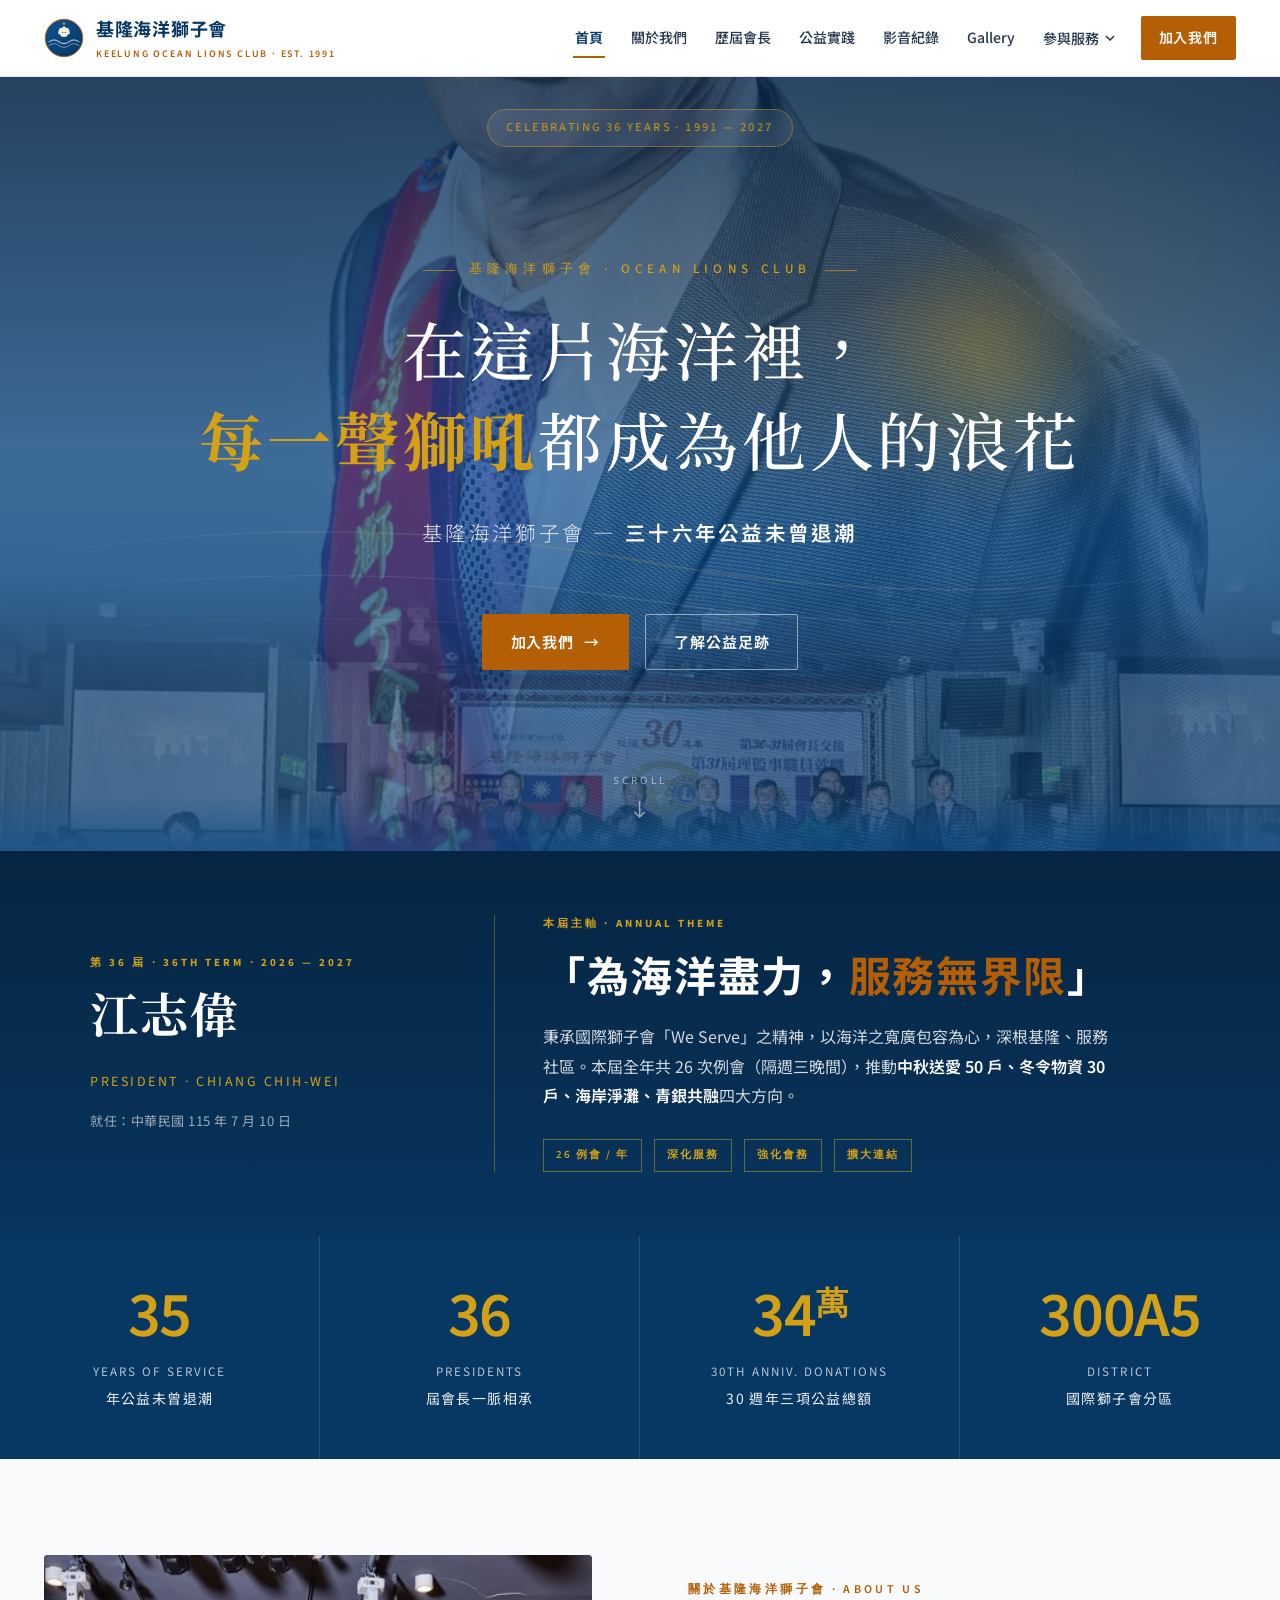
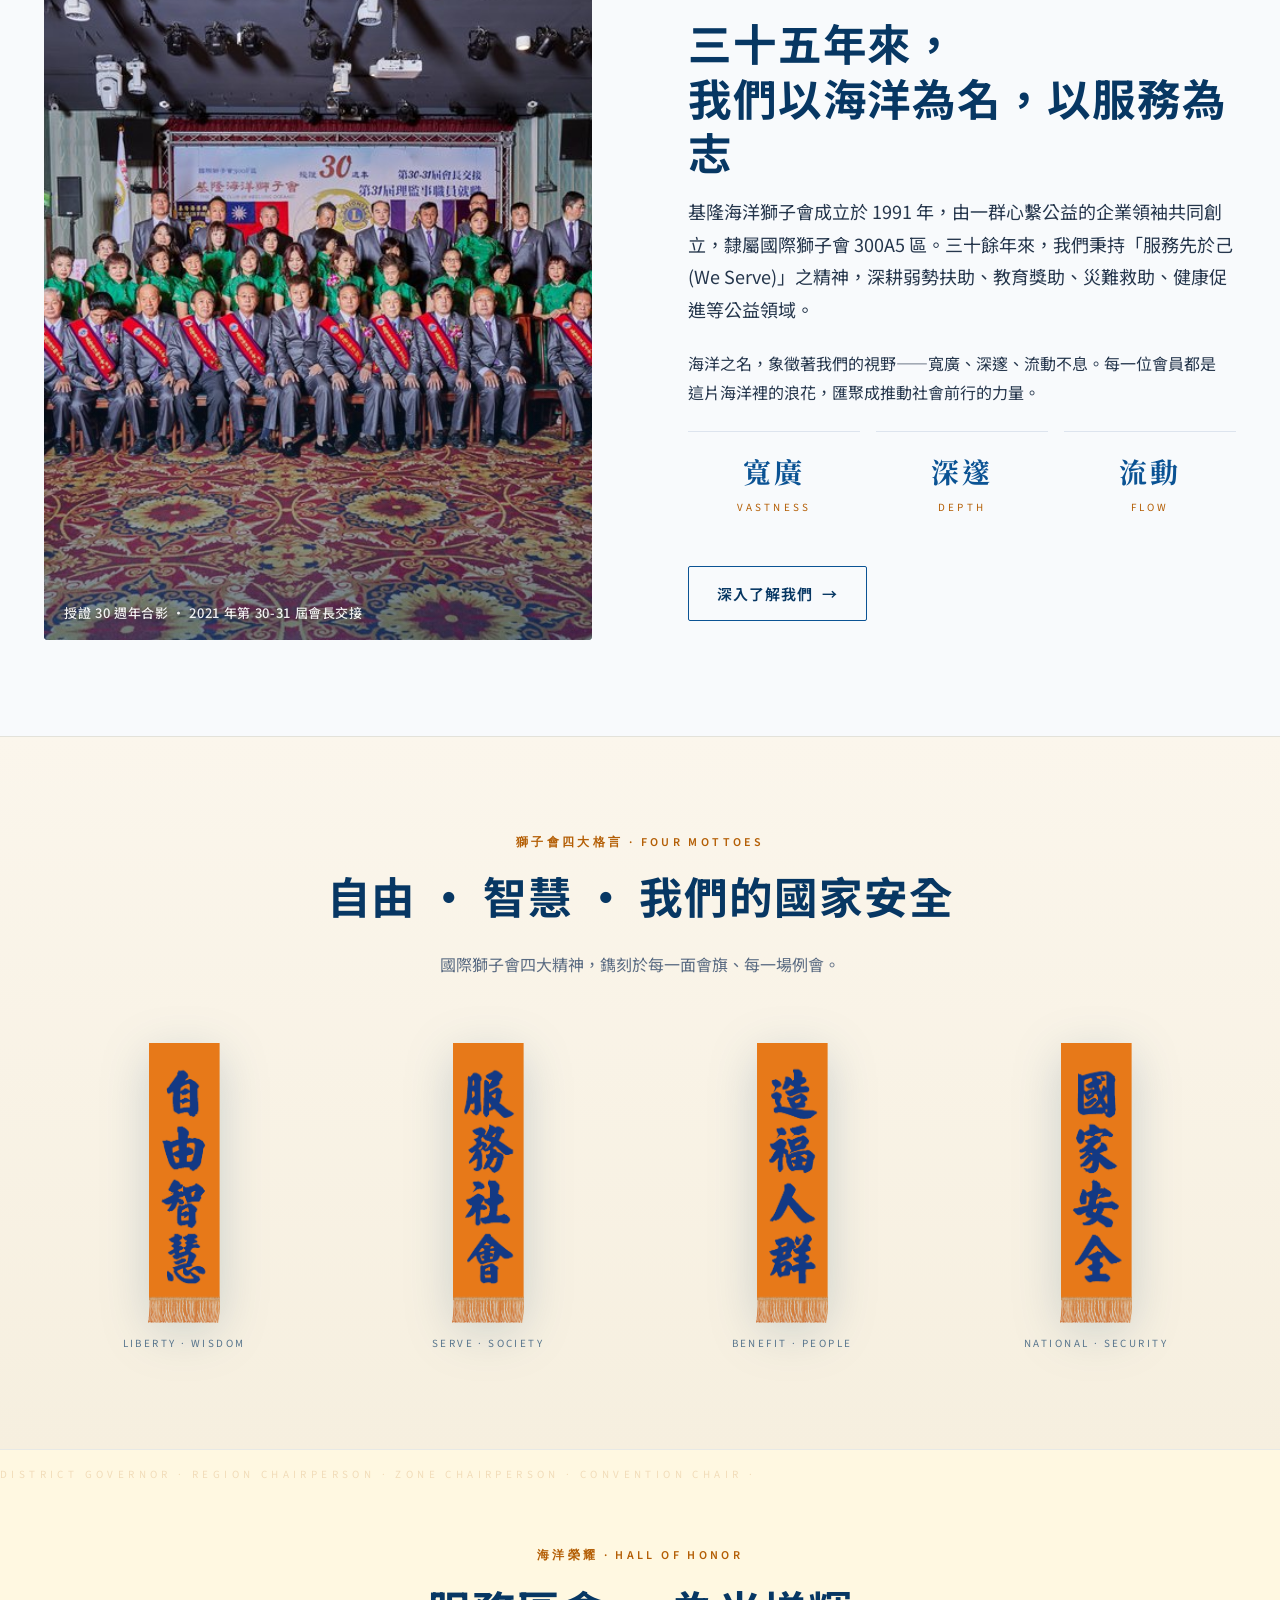
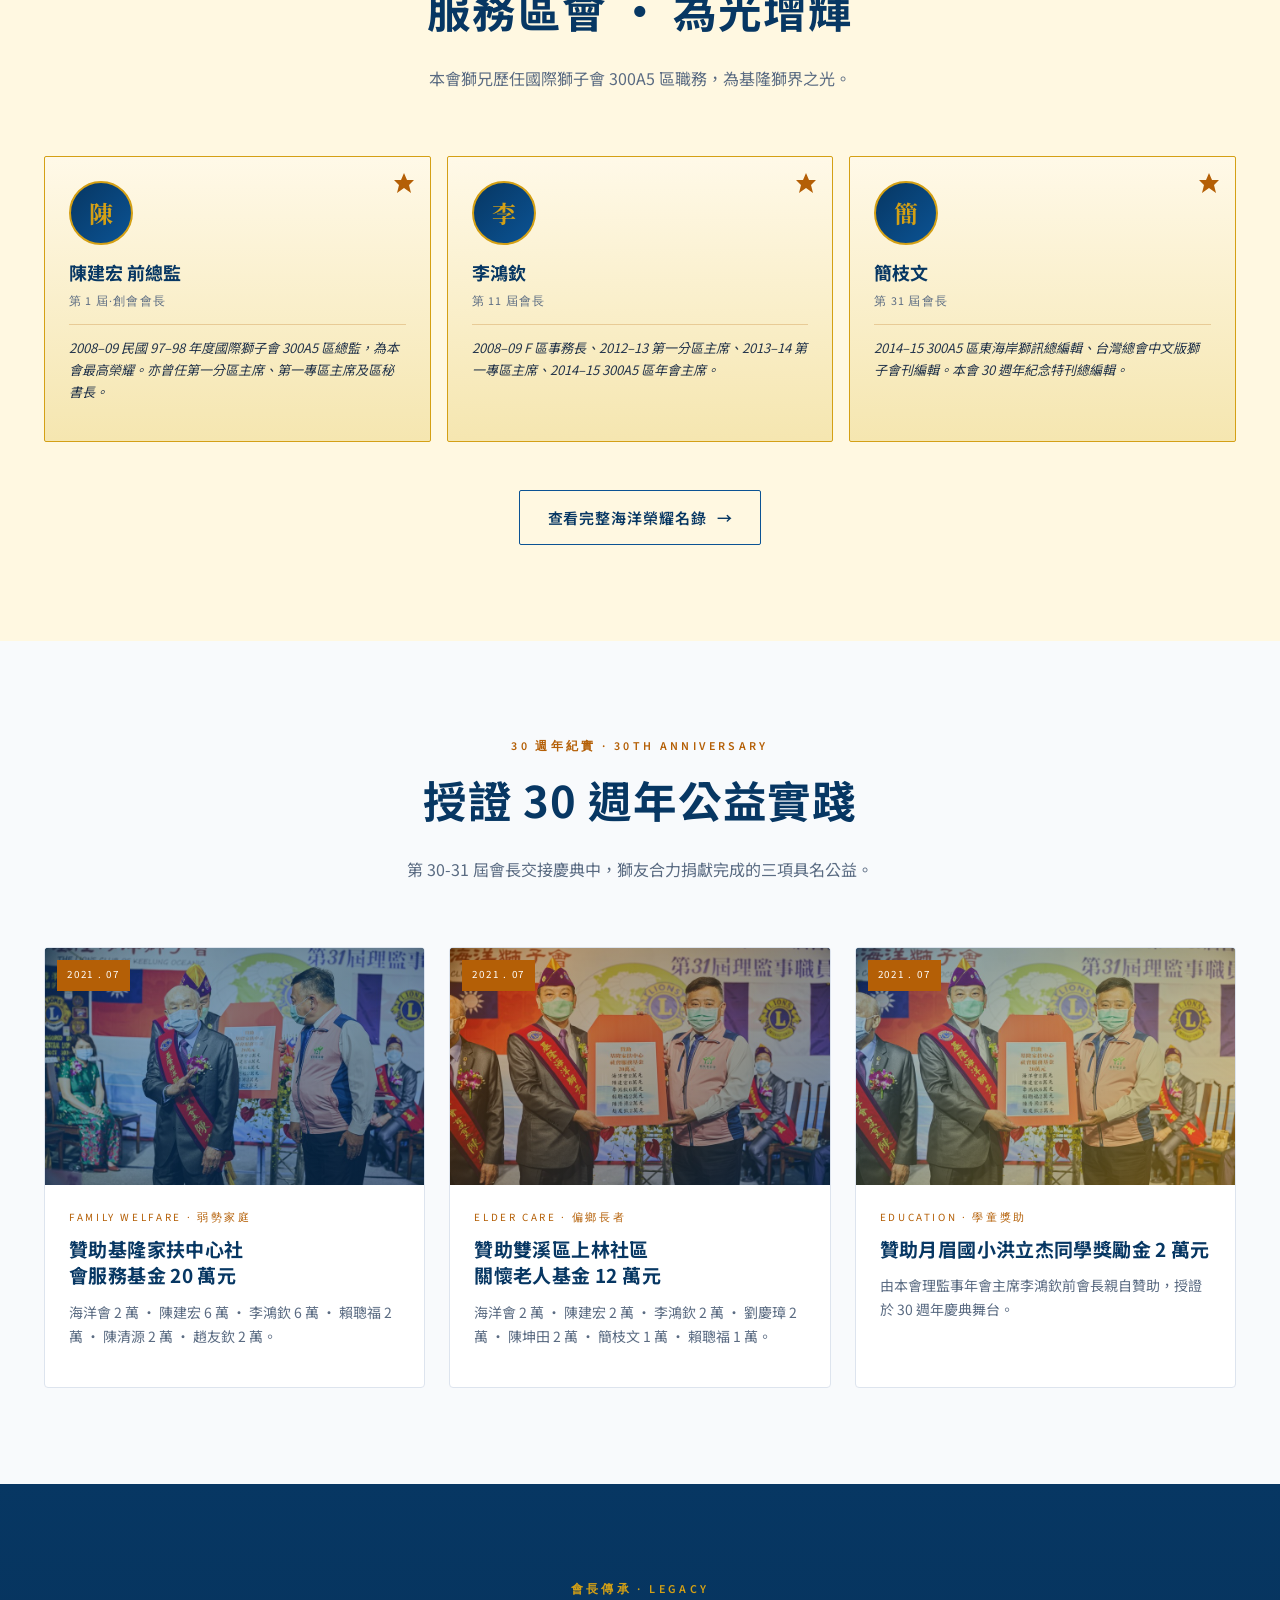
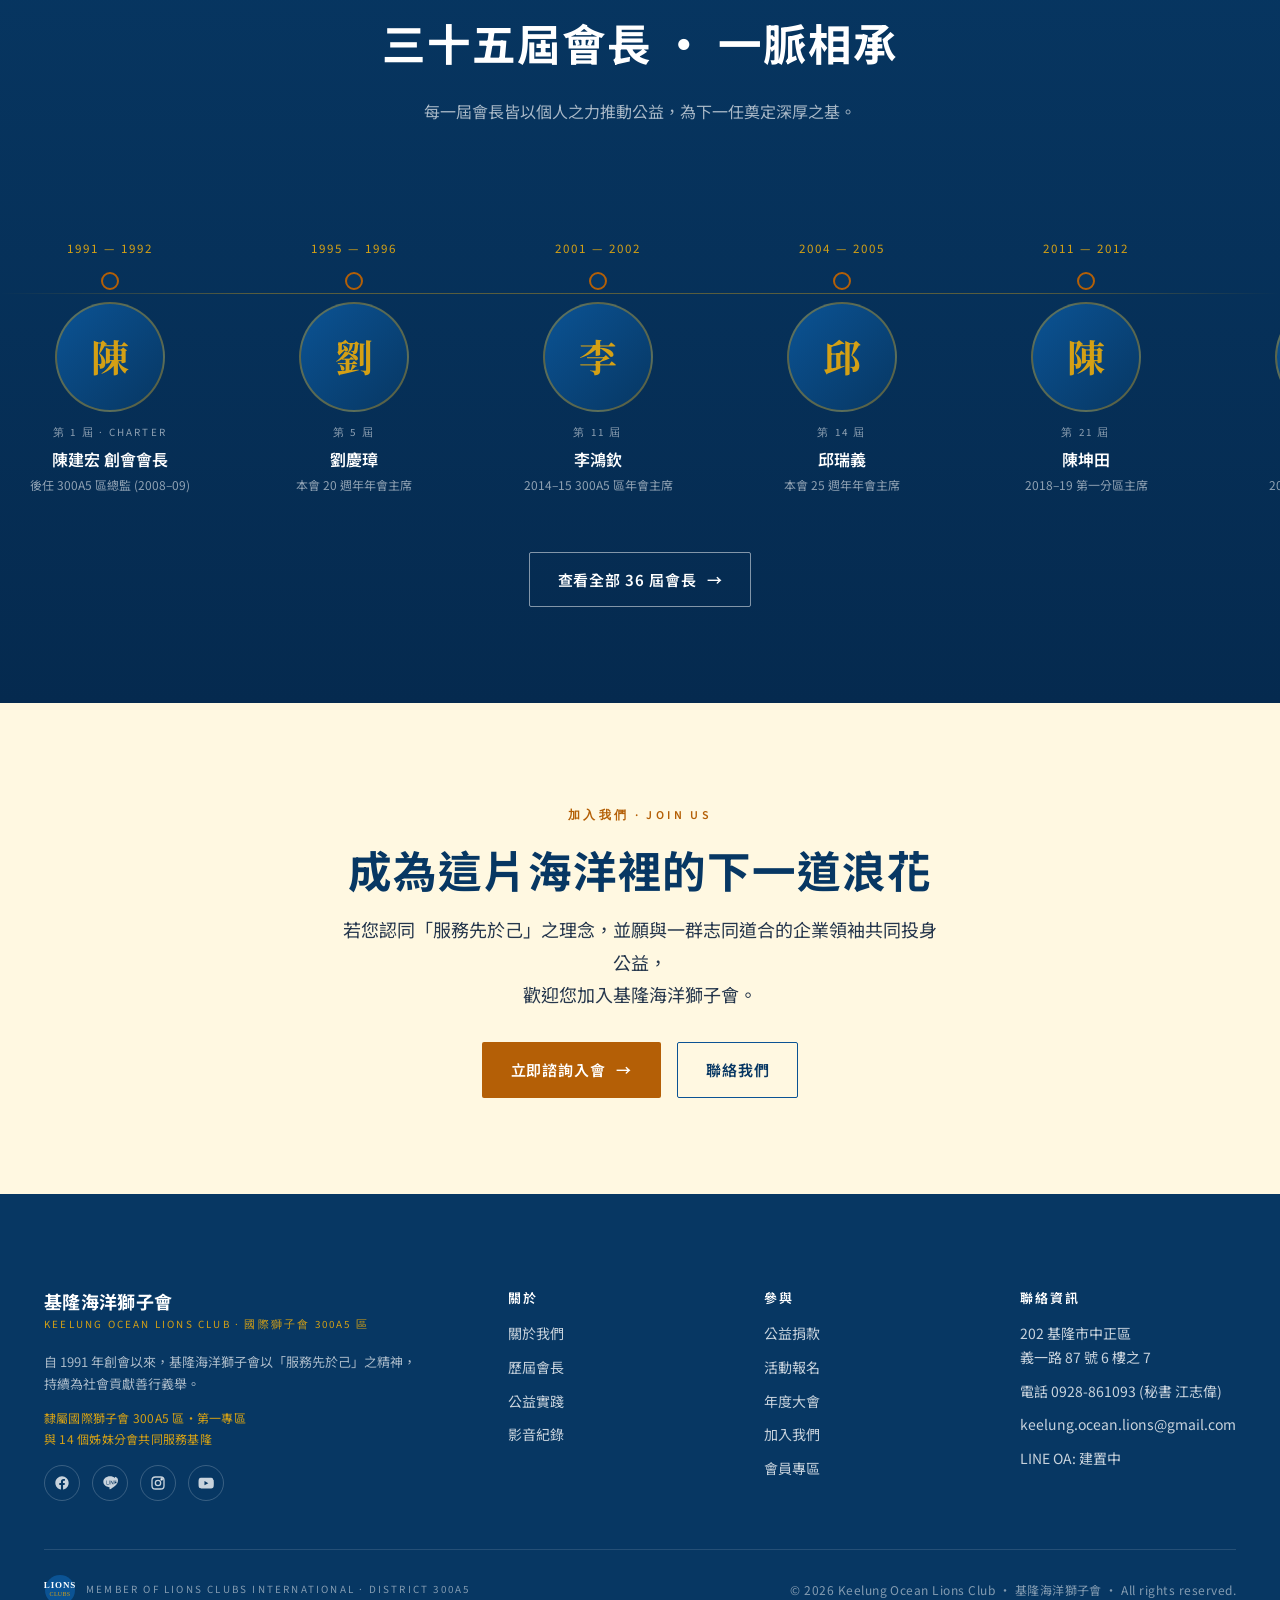
==== index.html @ f0202a30 "解開網站壓縮檔，將實際檔案納入版本控制 原本 repo 只有一個 keelung-ocean-lions-website.zip，網站原始碼沒有進版控， 無法比對差異、無法自動化維護。此次將 zip " ====
<!DOCTYPE html>
<html lang="zh-Hant">
<head>
<style data-omelette-injected>html,body{background:transparent}</style><script data-omelette-injected>(()=>{var j=["https://claude.ai","https://preview.claude.ai"];var x=true;var S=30000;var f=3000;document.addEventListener("DOMContentLoaded",()=>{const H=window.Babel;const G="om-src-id";if(H&&H.registerPlugin&&!(H.availablePlugins&&H.availablePlugins[G])){H.registerPlugin(G,({types:Y})=>({visitor:{JSXOpeningElement(U,Q){const J=U.node;if(J.name&&J.name.type==="JSXMemberExpression")return;for(let V=0;V<J.attributes.length;V++){const L=J.attributes[V];if(L.type==="JSXAttribute"&&L.name&&L.name.name==="data-om-id")return}const W=Q.file&&Q.file.opts&&Q.file.opts.filename||"?";const Z=J.loc&&J.loc.start;const z=`jsx:${W}:${J.start??0}:${Z?Z.line:0}:${Z?Z.column+1:0}`;J.attributes.push(Y.jsxAttribute(Y.jsxIdentifier("data-om-id"),Y.stringLiteral(z)))}}}))}const k="om-text-extract";let A=false;if(x&&H&&H.registerPlugin&&!(H.availablePlugins&&H.availablePlugins[k])){const Y=window.React;if(Y&&Y.useSyncExternalStore&&Y.createElement){A=true;const U={};const Q=new Set;let J=0;window.__omTextO=U;window.__omTextSet=(z)=>{for(const V in z){const L=z[V];if(L==null)delete U[V];else U[V]=L}J++;Q.forEach((V)=>V())};const W=(z)=>{Q.add(z);return()=>Q.delete(z)};const Z=()=>J;window.__OmT=function z(V){Y.useSyncExternalStore(W,Z,Z);return Y.createElement("span",{"data-om-text":V.i,className:"__om-t"},V.i in U?U[V.i]:V.children)};H.registerPlugin(k,({types:z})=>{const V={style:1,script:1,noscript:1,textarea:1,title:1,option:1,text:1,tspan:1,textPath:1};const L={placeholder:1,alt:1,title:1,label:1,"aria-label":1,"aria-description":1,"aria-placeholder":1};const _=($,C)=>z.logicalExpression("??",z.memberExpression(z.logicalExpression("||",z.memberExpression(z.identifier("window"),z.identifier("__omTextO")),z.objectExpression([])),z.stringLiteral($),true),C);const E=($)=>$.file&&$.file.opts&&$.file.opts.filename||"?";const B=($)=>$.file&&$.file.code||"";const b=($,C)=>{const X=(F)=>F&&F.start!=null&&F.end!=null&&(F.type==="StringLiteral"||F.type==="TemplateLiteral"&&F.expressions.length===0)?[F.start,F.end]:null;const N=X(C);if(N)return N;if(C&&C.type==="Identifier"){const F=$.scope.getBinding(C.name);if(F&&F.constant&&F.path.node.type==="VariableDeclarator"){return X(F.path.node.init)}}return null};const M=($,C,X)=>{const N=$.node;let F=false;const w=(K,q)=>{F=true;return z.jsxElement(z.jsxOpeningElement(z.jsxIdentifier("__OmT"),[z.jsxAttribute(z.jsxIdentifier("i"),z.stringLiteral(K))],false),z.jsxClosingElement(z.jsxIdentifier("__OmT")),[q],false)};const D=N.children.map((K)=>{if(K.type==="JSXText"){if(K.start==null||K.end==null)return K;const q=X.slice(K.start,K.end);const R=q.length-q.trimStart().length;const m=q.length-q.trimEnd().length;if(R+m>=q.length)return K;return w(`txt:${C}:${K.start+R}:${K.end-m}`,K)}if(K.type==="JSXExpressionContainer"){const q=b($,K.expression);if(q)return w(`str:${C}:${q[0]}:${q[1]}`,K)}return K});if(F)N.children=D};return{visitor:{JSXOpeningElement($,C){const X=$.node;const N=E(C);const F={};for(let w=0;w<X.attributes.length;w++){const D=X.attributes[w];if(D.type!=="JSXAttribute"||!D.name)continue;const K=D.name.name;if(!L[K])continue;if(!D.value||D.value.type!=="StringLiteral")continue;if(D.value.start==null||D.value.end==null)continue;const q=`txt:${N}:${D.value.start}:${D.value.end}`;F[K]=q;D.value=z.jsxExpressionContainer(_(q,z.stringLiteral(D.value.value)))}if(Object.keys(F).length){X.attributes.push(z.jsxAttribute(z.jsxIdentifier("data-om-text-attrs"),z.stringLiteral(JSON.stringify(F))))}},JSXElement($,C){const X=$.node.openingElement;const N=X&&X.name&&X.name.name;if(N==="__OmT")return;if(typeof N==="string"&&V[N])return;M($,E(C),B(C))},JSXFragment($,C){M($,E(C),B(C))}}}})}}const u=A?["transform-react-jsx-source",G,k]:["transform-react-jsx-source",G];document.querySelectorAll('script[type="text/babel"],script[type="text/jsx"]').forEach((Y,U)=>{const Q=Y.getAttribute("data-plugins")||"";const J=u.filter((W)=>Q.indexOf(W)<0);if(J.length){Y.setAttribute("data-plugins",Q?`${Q},${J.join(",")}`:J.join(","))}if(!Y.hasAttribute("data-filename")){Y.setAttribute("data-filename",Y.getAttribute("src")||`inline-${U}`)}})});var y=window.parent;if(y&&y!==window){const H=(Q,J)=>{try{y.postMessage({__omelette_log:true,type:Q,data:J},"*")}catch{}};["log","warn","error"].forEach((Q)=>{const J=console[Q];console[Q]=(...W)=>{const Z=W.map((z)=>{try{return typeof z==="object"?JSON.stringify(z):String(z)}catch{try{return String(z)}catch{return"[unstringifiable]"}}}).join(" ");H(Q,Z);J.apply(console,W)}});window.addEventListener("error",(Q)=>{const J=Q.target;if(J&&J!==window&&J.tagName){const W=J.src||J.href||"";H("resource_error",`${J.tagName} failed to load: ${W}`)}else{H("error",`${Q.message||"Unknown error"} at ${Q.filename||"?"}:${Q.lineno||0}:${Q.colno||0}`)}},true);window.addEventListener("unhandledrejection",(Q)=>{const J=Q.reason;const W=J instanceof Error?`${J.message} ${J.stack}`:String(J);H("error",`Unhandled rejection: ${W}`)});const G=()=>{try{y.postMessage({type:"omelette:height",height:document.documentElement.scrollHeight},"*")}catch{}};if(document.readyState==="complete")G();else window.addEventListener("load",G);if(window.ResizeObserver)new ResizeObserver(G).observe(document.documentElement);const k={};let A=0;window.claude={complete(Q){return new Promise((J,W)=>{if(!j.length){W(new Error("claude.complete: no parent origin"));return}const Z=`c${++A}`;const z=()=>setTimeout(()=>{delete k[Z];W(new Error(`claude.complete: no data for ${S/1000}s`))},S);const V=z();k[Z]={resolve:J,reject:W,text:"",t:V,arm:z};try{for(const L of j){y.postMessage({__om_api:true,id:Z,body:Q},L)}}catch(L){clearTimeout(V);delete k[Z];W(L)}})}};const u={};let Y=0;window.omelette={writeFile:(Q,J)=>new Promise((W,Z)=>{if(!j.length){W();return}const z=`f${++Y}`;const V=setTimeout(()=>{delete u[z];W()},f);u[z]={resolve:W,reject:Z,t:V};try{for(const L of j){y.postMessage({__om_file:true,id:z,op:"write",path:Q,content:J},L)}}catch{clearTimeout(V);delete u[z];W()}})};const U=(Q)=>{try{return JSON.stringify(Q)}catch{return JSON.stringify(String(Q))}};window.addEventListener("message",(Q)=>{if(j.indexOf(Q.origin)<0)return;if(Q.source!==y)return;const J=Q.data;if(!J)return;if(J.type==="omelette-preview-refresh"){if(typeof J.token!=="string"||!/^[0-9a-f.-]+$/.test(J.token))return;const z=Math.max(1,Math.floor((J.expiresAt||0)-Date.now()/1000));document.cookie="__Host-omelette-preview="+J.token+"; Path=/; Secure; SameSite=None; Partitioned; Max-Age="+z;return}if(J.__om_file_r){const z=u[J.id];if(!z)return;clearTimeout(z.t);delete u[J.id];if(J.ok)z.resolve();else z.reject(new Error(J.error||"write failed"));return}if(J.__om_api_r){const z=k[J.id];if(!z)return;if(J.error!=null){clearTimeout(z.t);delete k[J.id];z.reject(new Error(J.error));return}if(J.chunk!=null){clearTimeout(z.t);z.t=z.arm();z.text+=J.chunk;return}if(J.done){clearTimeout(z.t);delete k[J.id];z.resolve(J.text!=null?J.text:z.text);return}return}if(!J.__om_eval)return;const W=J;const Z=(z)=>{Q.source.postMessage({...z,__om_eval_r:1,id:W.id},Q.origin)};try{const z=(0,eval)(W.code);if(z&&typeof z.then==="function"){z.then((V)=>Z({ok:1,v:U(V)}),(V)=>Z({ok:0,e:String(V)}))}else{Z({ok:1,v:U(z)})}}catch(z){Z({ok:0,e:String(z)})}})}})();
</script>

<meta charset="UTF-8">
<meta name="viewport" content="width=device-width, initial-scale=1.0">
<title>基隆海洋獅子會 Keelung Ocean Lions Club · 三十年公益未曾退潮</title>
<link rel="preconnect" href="https://fonts.googleapis.com">
<link rel="preconnect" href="https://fonts.gstatic.com" crossorigin>
<link href="https://fonts.googleapis.com/css2?family=Noto+Sans+TC:wght@300;400;500;600;700;900&family=Noto+Serif+TC:wght@500;700&family=Source+Sans+3:wght@300;400;500;600;700&display=swap" rel="stylesheet">
<link rel="stylesheet" href="assets/styles.css">
<script src="https://identity.netlify.com/v1/netlify-identity-widget.js"></script>
<style>
  /* ===== Hero ===== */
  .hero {
    position: relative;
    min-height: 86vh;
    color: white;
    overflow: hidden;
    display: grid;
    place-items: center;
    isolation: isolate;
  }
  .hero__bg {
    position: absolute; inset: 0;
    background:
      linear-gradient(180deg, rgba(5,42,79,0.78) 0%, rgba(11,83,148,0.65) 50%, rgba(10,74,133,0.85) 100%),
      url("assets/photos/keelung-ocean.jpg") center 40% / cover no-repeat;
    z-index: -2;
  }
  .hero__bg::after {
    content: "";
    position: absolute; inset: 0;
    background: radial-gradient(ellipse 70% 50% at 70% 30%, rgba(180,95,6,0.18), transparent 60%);
    pointer-events: none;
  }
  .hero__photo-strip {
    position: absolute;
    inset: auto 0 0 0;
    height: 32vh; max-height: 280px;
    z-index: -1;
    opacity: 0.32;
    mask-image: linear-gradient(180deg, transparent 0%, black 50%, black 80%, transparent 100%);
    -webkit-mask-image: linear-gradient(180deg, transparent 0%, black 50%, black 80%, transparent 100%);
    overflow: hidden;
  }
  .hero__photo-strip img {
    width: 100%; height: 100%; object-fit: cover; object-position: center 35%;
    filter: grayscale(0.2) contrast(1.05) brightness(0.9);
  }
  .hero__waves {
    position: absolute;
    inset: 0;
    z-index: -1;
    opacity: 0.45;
  }
  .hero__waves svg { width: 100%; height: 100%; display: block; }

  .hero__sun {
    position: absolute;
    top: 18%;
    right: 12%;
    width: 280px; height: 280px;
    border-radius: 50%;
    background: radial-gradient(circle, rgba(212,160,21,0.35) 0%, rgba(212,160,21,0.08) 50%, transparent 70%);
    filter: blur(20px);
    z-index: -1;
  }

  .hero__inner {
    position: relative;
    text-align: center;
    padding: var(--s-9) var(--s-5);
    max-width: 1100px;
  }

  .hero__eyebrow {
    font-family: var(--font-en);
    font-size: 13px;
    letter-spacing: 0.4em;
    color: var(--lion-gold-soft);
    text-transform: uppercase;
    font-weight: 500;
    margin-bottom: var(--s-5);
  }

  .hero__eyebrow::before, .hero__eyebrow::after {
    content: "";
    display: inline-block;
    width: 32px; height: 1px;
    background: var(--lion-gold-soft);
    vertical-align: middle;
    margin: 0 14px;
    opacity: 0.6;
  }

  .hero h1 {
    font-size: clamp(34px, 5.5vw, 64px);
    color: white;
    line-height: 1.4;
    font-weight: 500;
    letter-spacing: 0.06em;
    font-family: var(--font-serif);
    margin-bottom: var(--s-6);
  }

  .hero h1 .accent {
    color: var(--lion-gold-soft);
    font-weight: 700;
  }

  .hero__sub {
    font-size: clamp(17px, 1.6vw, 22px);
    color: rgba(255,255,255,0.86);
    margin-bottom: var(--s-8);
    letter-spacing: 0.16em;
    font-weight: 300;
  }

  .hero__sub strong {
    color: white;
    font-weight: 600;
  }

  .hero__ctas {
    display: flex;
    gap: var(--s-4);
    justify-content: center;
    flex-wrap: wrap;
  }

  .hero__scroll {
    position: absolute;
    bottom: 32px;
    left: 50%;
    transform: translateX(-50%);
    color: rgba(255,255,255,0.55);
    font-family: var(--font-en);
    font-size: 11px;
    letter-spacing: 0.3em;
    text-transform: uppercase;
    text-align: center;
  }
  .hero__scroll svg { display: block; margin: 8px auto 0; animation: bob 2.4s ease-in-out infinite; }
  @keyframes bob { 0%,100% {transform: translateY(0);} 50% {transform: translateY(6px);} }

  /* Floating gold chip on hero */
  .hero__chip {
    position: absolute;
    top: 32px;
    left: 50%;
    transform: translateX(-50%);
    background: rgba(255,255,255,0.08);
    backdrop-filter: blur(8px);
    border: 1px solid rgba(212,160,21,0.45);
    color: var(--lion-gold-soft);
    padding: 8px 18px;
    border-radius: 999px;
    font-size: 12px;
    letter-spacing: 0.2em;
    font-family: var(--font-en);
    white-space: nowrap;
  }
  @media (max-width: 1024px) {
    .hero__chip { display: none; }
  }

  /* ===== Stats strip ===== */
  .stats-strip {
    background: var(--sea-ink);
    color: white;
  }

  /* ===== About preview ===== */
  .about-preview {
    display: grid;
    grid-template-columns: 1fr 1fr;
    gap: var(--s-9);
    align-items: center;
  }
  .about-preview__img {
    aspect-ratio: 4/5;
    background: linear-gradient(135deg, #0B5394 0%, #073763 100%);
    border-radius: 4px;
    position: relative;
    overflow: hidden;
  }
  .about-preview__img::before {
    content: "";
    position: absolute;
    inset: 0;
    background: linear-gradient(180deg, transparent 50%, rgba(7,55,99,0.55) 100%);
    pointer-events: none;
    z-index: 1;
  }
  .about-preview__caption {
    position: absolute;
    bottom: 16px; left: 20px;
    color: rgba(255,255,255,0.92);
    font-size: 13px;
    letter-spacing: 0.05em;
    z-index: 2;
    font-weight: 500;
    text-shadow: 0 1px 4px rgba(0,0,0,0.4);
  }
  .about-preview__img svg { width: 100%; height: 100%; opacity: 0.4; }

  .about-preview__text h2 {
    color: var(--sea-ink);
  }
  .about-preview__text .lede { margin-bottom: var(--s-5); }
  .about-preview__pillars {
    display: grid;
    grid-template-columns: repeat(3,1fr);
    gap: var(--s-4);
    margin: var(--s-5) 0 var(--s-6);
  }
  .pillar {
    text-align: center;
    padding: var(--s-4) var(--s-3);
    border-top: 1px solid var(--line);
  }
  .pillar__zh {
    font-family: var(--font-serif);
    font-size: 28px;
    font-weight: 700;
    color: var(--ocean-deep);
    letter-spacing: 0.1em;
  }
  .pillar__en {
    font-family: var(--font-en);
    font-size: 11px;
    letter-spacing: 0.28em;
    text-transform: uppercase;
    color: var(--lion-gold);
    margin-top: 4px;
  }

  @media (max-width: 880px) {
    .about-preview { grid-template-columns: 1fr; gap: var(--s-6); }
  }

  /* ===== Lions Mottoes (orange banners from PPT template) ===== */
  .mottoes {
    background: linear-gradient(180deg, #fbf6ec 0%, #f6efdf 100%);
    border-top: 1px solid rgba(11,83,148,0.08);
    border-bottom: 1px solid rgba(11,83,148,0.08);
  }
  .mottoes__grid {
    display: grid;
    grid-template-columns: repeat(4, 1fr);
    gap: var(--s-5);
    align-items: end;
    margin-top: var(--s-7);
  }
  @media (max-width: 800px) {
    .mottoes__grid { grid-template-columns: repeat(2, 1fr); }
  }
  .motto {
    text-align: center;
    display: flex;
    flex-direction: column;
    align-items: center;
    gap: var(--s-3);
  }
  .motto img {
    width: auto;
    max-width: 100%;
    height: 280px;
    display: block;
    filter: drop-shadow(0 12px 24px rgba(7,55,99,0.18));
    transition: transform 0.4s ease;
  }
  .motto:hover img { transform: translateY(-6px); }
  .motto__caption {
    font-family: var(--font-en);
    font-size: 11px;
    letter-spacing: 0.22em;
    color: var(--sea-ink);
    opacity: 0.65;
  }

  /* ===== Ambassador wall preview ===== */
  .amb-wall {
    background: var(--sand-gold);
    position: relative;
    overflow: hidden;
  }
  .amb-wall::before {
    content: "DISTRICT GOVERNOR · REGION CHAIRPERSON · ZONE CHAIRPERSON · CONVENTION CHAIR · ";
    position: absolute;
    top: 16px; left: 0; right: 0;
    font-family: var(--font-en);
    font-size: 11px;
    letter-spacing: 0.4em;
    color: rgba(180,95,6,0.18);
    white-space: nowrap;
    pointer-events: none;
  }

  .amb-grid {
    display: grid;
    grid-template-columns: repeat(3, 1fr);
    gap: var(--s-4);
    margin-top: var(--s-7);
  }
  .amb-card {
    background: linear-gradient(180deg, #fff9e8 0%, #f5e6b0 100%);
    border: 1px solid #d4a015;
    padding: var(--s-5);
    border-radius: 2px;
    position: relative;
    overflow: hidden;
    transition: transform .35s var(--ease), box-shadow .35s var(--ease);
  }
  .amb-card:hover {
    transform: translateY(-3px);
    box-shadow: 0 18px 40px -16px rgba(180,95,6,0.4);
  }
  .amb-card::before {
    content: "";
    position: absolute;
    inset: 0;
    background: linear-gradient(110deg, transparent 30%, rgba(255,255,255,0.6) 50%, transparent 70%);
    transform: translateX(-100%);
    transition: transform .8s ease;
  }
  .amb-card:hover::before { transform: translateX(100%); }

  .amb-card__star {
    position: absolute;
    top: 14px; right: 14px;
    color: #B45F06;
  }
  .amb-card__photo {
    width: 64px; height: 64px;
    border-radius: 50%;
    background: linear-gradient(135deg, #073763, #0B5394);
    display: grid; place-items: center;
    color: var(--lion-gold-soft);
    font-family: var(--font-serif);
    font-size: 24px;
    font-weight: 700;
    margin-bottom: var(--s-3);
    border: 2px solid #d4a015;
  }
  .amb-card__name {
    font-size: 18px;
    font-weight: 700;
    color: var(--sea-ink);
    margin-bottom: 4px;
  }
  .amb-card__meta {
    font-size: 12px;
    color: var(--ink-500);
    font-family: var(--font-en);
    letter-spacing: 0.1em;
    margin-bottom: var(--s-3);
  }
  .amb-card__quote {
    font-size: 13px;
    color: var(--ink-700);
    line-height: 1.7;
    border-top: 1px solid rgba(180,95,6,0.25);
    padding-top: var(--s-3);
    font-style: italic;
  }

  @media (max-width: 880px) {
    .amb-grid { grid-template-columns: 1fr; }
  }

  /* ===== Activities grid ===== */
  .acts-grid {
    display: grid;
    grid-template-columns: repeat(3, 1fr);
    gap: var(--s-5);
  }
  .act-card__img {
    aspect-ratio: 16/10;
    background: linear-gradient(135deg, #0B5394, #073763);
    position: relative;
    overflow: hidden;
  }
  .act-card__img svg { position: absolute; inset: 0; opacity: 0.35; }
  .act-card__img--photo img {
    position: absolute; inset: 0;
    width: 100%; height: 100%;
    object-fit: cover;
    display: block;
  }
  .act-card__img--photo::after {
    content: "";
    position: absolute; inset: 0;
    background: var(--tint, linear-gradient(135deg, rgba(11,83,148,0.5), rgba(7,55,99,0.6)));
    pointer-events: none;
  }
  .act-card__img--photo .act-card__date { z-index: 2; }
  .act-card__date {
    position: absolute;
    top: 12px; left: 12px;
    background: var(--lion-gold);
    color: white;
    padding: 6px 10px;
    font-size: 11px;
    font-family: var(--font-en);
    letter-spacing: 0.16em;
  }
  .act-card__body { padding: var(--s-5); }
  .act-card__cat {
    font-family: var(--font-en);
    font-size: 11px;
    letter-spacing: 0.24em;
    color: var(--lion-gold);
    text-transform: uppercase;
    margin-bottom: 8px;
  }
  .act-card__title {
    font-size: 19px;
    font-weight: 700;
    color: var(--sea-ink);
    line-height: 1.4;
    margin-bottom: var(--s-3);
  }
  .act-card__excerpt {
    font-size: 14px;
    color: var(--ink-500);
    line-height: 1.7;
  }
  @media (max-width: 880px) {
    .acts-grid { grid-template-columns: 1fr; }
  }

  /* ===== Presidents carousel (timeline) ===== */
  .pres-timeline {
    background: linear-gradient(180deg, #073763 0%, #052a4f 100%);
    color: white;
    position: relative;
    overflow: hidden;
  }
  .pres-timeline::before {
    content: "";
    position: absolute;
    top: 50%;
    left: 0; right: 0;
    height: 1px;
    background: linear-gradient(90deg, transparent, rgba(212,160,21,0.4) 20%, rgba(212,160,21,0.4) 80%, transparent);
  }
  .pres-rail {
    display: flex;
    gap: var(--s-5);
    overflow-x: auto;
    padding: var(--s-7) var(--s-5) var(--s-5);
    scroll-snap-type: x mandatory;
  }
  .pres-rail::-webkit-scrollbar { height: 4px; }
  .pres-rail::-webkit-scrollbar-thumb { background: var(--lion-gold); }
  .pres-rail::-webkit-scrollbar-track { background: rgba(255,255,255,0.08); }

  .pres-card {
    flex-shrink: 0;
    width: 220px;
    scroll-snap-align: start;
    text-align: center;
    cursor: pointer;
  }
  .pres-card__yr {
    font-family: var(--font-en);
    font-size: 13px;
    color: var(--lion-gold-soft);
    letter-spacing: 0.16em;
    margin-bottom: var(--s-3);
  }
  .pres-card__node {
    width: 18px; height: 18px;
    border: 2px solid var(--lion-gold);
    border-radius: 50%;
    background: var(--sea-ink);
    margin: 0 auto var(--s-3);
    transition: all .25s var(--ease);
  }
  .pres-card:hover .pres-card__node {
    background: var(--lion-gold);
    transform: scale(1.3);
  }
  .pres-card__photo {
    width: 110px; height: 110px;
    border-radius: 50%;
    margin: 0 auto var(--s-3);
    background: linear-gradient(135deg, #0B5394, #073763);
    display: grid; place-items: center;
    color: var(--lion-gold-soft);
    font-family: var(--font-serif);
    font-size: 38px;
    font-weight: 700;
    border: 2px solid rgba(212,160,21,0.4);
    transition: border-color .3s var(--ease);
  }
  .pres-card:hover .pres-card__photo { border-color: var(--lion-gold); }
  .pres-card__term {
    font-family: var(--font-en);
    font-size: 11px;
    letter-spacing: 0.2em;
    color: rgba(255,255,255,0.55);
    margin-bottom: 4px;
  }
  .pres-card__name {
    font-size: 16px;
    font-weight: 600;
    color: white;
    margin-bottom: 2px;
  }
  .pres-card__title {
    font-size: 12px;
    color: rgba(255,255,255,0.55);
  }

  /* ===== Section ornament: ring ===== */
  .ring-orn {
    width: 120px; height: 120px;
    margin: 0 auto var(--s-5);
    position: relative;
  }
</style>
</head>
<body data-page="home">

<div id="site-nav"></div>

<!-- ============== HERO ============== -->
<section class="hero">
  <div class="hero__bg"></div>
  <div class="hero__sun"></div>
  <div class="hero__waves" aria-hidden="true">
    <svg viewBox="0 0 1440 800" preserveAspectRatio="none">
      <defs>
        <linearGradient id="waveLine1" x1="0" y1="0" x2="1" y2="0">
          <stop offset="0" stop-color="#fff" stop-opacity="0"/>
          <stop offset="0.5" stop-color="#d4a015" stop-opacity="0.5"/>
          <stop offset="1" stop-color="#fff" stop-opacity="0"/>
        </linearGradient>
        <linearGradient id="waveLine2" x1="0" y1="0" x2="1" y2="0">
          <stop offset="0" stop-color="#fff" stop-opacity="0"/>
          <stop offset="0.5" stop-color="#fff" stop-opacity="0.4"/>
          <stop offset="1" stop-color="#fff" stop-opacity="0"/>
        </linearGradient>
      </defs>
      <path d="M0,500 Q360,440 720,500 T1440,500" fill="none" stroke="url(#waveLine1)" stroke-width="1.5"/>
      <path d="M0,540 Q360,490 720,540 T1440,540" fill="none" stroke="url(#waveLine2)" stroke-width="1"/>
      <path d="M0,580 Q360,540 720,580 T1440,580" fill="none" stroke="url(#waveLine2)" stroke-width="1" opacity="0.7"/>
      <path d="M0,620 Q360,590 720,620 T1440,620" fill="none" stroke="url(#waveLine2)" stroke-width="1" opacity="0.5"/>
      <path d="M0,660 Q360,640 720,660 T1440,660" fill="none" stroke="url(#waveLine2)" stroke-width="1" opacity="0.3"/>
      <!-- distant horizon -->
      <line x1="0" y1="380" x2="1440" y2="380" stroke="rgba(255,255,255,0.1)" stroke-width="1"/>
    </svg>
  </div>

  <div class="hero__chip">CELEBRATING 36 YEARS · 1991 — 2027</div>

  <!-- hero supporting photo strip -->
  <div class="hero__photo-strip" aria-hidden="true">
    <img src="assets/photos/group-2.jpg" alt="" />
  </div>

  <div class="hero__inner">
    <div class="hero__eyebrow">基隆海洋獅子會 · OCEAN LIONS CLUB</div>
    <h1>
      在這片海洋裡，<br>
      <span class="accent">每一聲獅吼</span>都成為他人的浪花
    </h1>
    <div class="hero__sub">
      基隆海洋獅子會 — <strong>三十六年公益未曾退潮</strong>
    </div>
    <div class="hero__ctas">
      <a href="join.html" class="btn btn--gold">加入我們 <span class="arrow">→</span></a>
      <a href="service.html" class="btn btn--outline-white">了解公益足跡</a>
    </div>
  </div>

  <div class="hero__scroll">
    SCROLL
    <svg width="14" height="20" viewBox="0 0 14 20" fill="none" stroke="currentColor" stroke-width="1.5"><path d="M7 2 V18 M2 13 L7 18 L12 13"/></svg>
  </div>
</section>

<!-- ============== 36TH TERM THEME ============== -->
<section class="section" style="background:linear-gradient(180deg, #062542 0%, #08355e 100%); padding: 64px 0;">
  <div class="container">
    <div style="display:grid; grid-template-columns: 1fr 2fr; gap: 56px; align-items:center; max-width:1100px; margin:0 auto;">
      <div>
        <div style="font-family:var(--font-en); font-size:11px; letter-spacing:0.28em; font-weight:700; color:var(--lion-gold-soft); margin-bottom:14px;">第 36 屆 · 36TH TERM · 2026 — 2027</div>
        <div style="font-family:var(--font-serif); font-size:48px; font-weight:700; color:#fff; line-height:1.1; letter-spacing:0.04em;">江志偉<br><span style="font-size:14px; font-weight:400; color:var(--lion-gold-soft); letter-spacing:0.18em; font-family:var(--font-en);">PRESIDENT · CHIANG CHIH-WEI</span></div>
        <div style="margin-top:18px; font-size:13px; color:rgba(255,255,255,0.6); letter-spacing:0.04em;">就任：中華民國 115 年 7 月 10 日</div>
      </div>
      <div style="border-left: 1px solid rgba(241,196,15,0.32); padding-left: 48px;">
        <div style="font-family:var(--font-en); font-size:11px; letter-spacing:0.28em; font-weight:700; color:var(--lion-gold-soft); margin-bottom:14px;">本屆主軸 · ANNUAL THEME</div>
        <h2 style="color:#fff; font-size:42px; line-height:1.25; margin:0 0 22px; letter-spacing:0.04em;">「為海洋盡力，<span style="color:var(--lion-gold);">服務無界限</span>」</h2>
        <p style="color:rgba(255,255,255,0.82); font-size:16px; line-height:1.85; max-width:580px; margin:0 0 28px;">秉承國際獅子會「We Serve」之精神，以海洋之寬廣包容為心，深根基隆、服務社區。本屆全年共 26 次例會（隔週三晚間），推動<b style="color:#fff; font-weight:600;">中秋送愛 50 戶、冬令物資 30 戶、海岸淨灘、青銀共融</b>四大方向。</p>
        <div style="display:flex; flex-wrap:wrap; gap:10px 12px;">
          <span style="font-family:var(--font-en); font-size:11px; letter-spacing:0.18em; color:var(--lion-gold-soft); border:1px solid rgba(241,196,15,0.4); padding:6px 12px; font-weight:600;">26 例會 / 年</span>
          <span style="font-family:var(--font-en); font-size:11px; letter-spacing:0.18em; color:var(--lion-gold-soft); border:1px solid rgba(241,196,15,0.4); padding:6px 12px; font-weight:600;">深化服務</span>
          <span style="font-family:var(--font-en); font-size:11px; letter-spacing:0.18em; color:var(--lion-gold-soft); border:1px solid rgba(241,196,15,0.4); padding:6px 12px; font-weight:600;">強化會務</span>
          <span style="font-family:var(--font-en); font-size:11px; letter-spacing:0.18em; color:var(--lion-gold-soft); border:1px solid rgba(241,196,15,0.4); padding:6px 12px; font-weight:600;">擴大連結</span>
        </div>
      </div>
    </div>
  </div>
</section>

<!-- ============== STATS ============== -->
<section class="stats-strip">
  <div class="stats">
    <div class="stats__item">
      <span class="stats__num">35</span>
      <span class="stats__label">YEARS OF SERVICE</span>
      <span class="stats__zh">年公益未曾退潮</span>
    </div>
    <div class="stats__item">
      <span class="stats__num">36</span>
      <span class="stats__label">PRESIDENTS</span>
      <span class="stats__zh">屆會長一脈相承</span>
    </div>
    <div class="stats__item">
      <span class="stats__num">34<span style="font-size: 0.5em; vertical-align: super;">萬</span></span>
      <span class="stats__label">30TH ANNIV. DONATIONS</span>
      <span class="stats__zh">30 週年三項公益總額</span>
    </div>
    <div class="stats__item">
      <span class="stats__num">300A5</span>
      <span class="stats__label">DISTRICT</span>
      <span class="stats__zh">國際獅子會分區</span>
    </div>
  </div>
</section>

<!-- ============== ABOUT PREVIEW ============== -->
<section class="section">
  <div class="container">
    <div class="about-preview">
      <div class="about-preview__img">
        <img src="assets/photos/group-1.jpg" alt="基隆海洋獅子會授證 30 週年合影 · 第 30-31 屆會長交接" style="width:100%; height:100%; object-fit:cover; object-position: center 40%; display:block;">
        <div class="about-preview__caption">授證 30 週年合影 · 2021 年第 30-31 屆會長交接</div>
      </div>
      <div class="about-preview__text">
        <span class="eyebrow">關於基隆海洋獅子會 · ABOUT US</span>
        <h2>三十五年來，<br>我們以海洋為名，以服務為志</h2>
        <p class="lede">
          基隆海洋獅子會成立於 1991 年，由一群心繫公益的企業領袖共同創立，隸屬國際獅子會 300A5 區。三十餘年來，我們秉持「服務先於己 (We Serve)」之精神，深耕弱勢扶助、教育獎助、災難救助、健康促進等公益領域。
        </p>
        <p class="lede" style="font-size:16px;">
          海洋之名，象徵著我們的視野——寬廣、深邃、流動不息。每一位會員都是這片海洋裡的浪花，匯聚成推動社會前行的力量。
        </p>
        <div class="about-preview__pillars">
          <div class="pillar">
            <div class="pillar__zh">寬廣</div>
            <div class="pillar__en">Vastness</div>
          </div>
          <div class="pillar">
            <div class="pillar__zh">深邃</div>
            <div class="pillar__en">Depth</div>
          </div>
          <div class="pillar">
            <div class="pillar__zh">流動</div>
            <div class="pillar__en">Flow</div>
          </div>
        </div>
        <a href="about.html" class="btn btn--outline-ocean">深入了解我們 <span class="arrow">→</span></a>
      </div>
    </div>
  </div>
</section>

<!-- ============== LIONS FOUR MOTTOES ============== -->
<section class="section mottoes">
  <div class="container">
    <div class="section-title">
      <span class="eyebrow">獅子會四大格言 · FOUR MOTTOES</span>
      <h2>自由 · 智慧 · 我們的國家安全</h2>
      <p class="section-title__sub">國際獅子會四大精神，鐫刻於每一面會旗、每一場例會。</p>
    </div>
    <div class="mottoes__grid">
      <div class="motto">
        <img src="assets/lions/motto-1-liberty-wisdom.png" alt="自由智慧">
        <div class="motto__caption">LIBERTY · WISDOM</div>
      </div>
      <div class="motto">
        <img src="assets/lions/motto-2-serve-society.png" alt="服務社會">
        <div class="motto__caption">SERVE · SOCIETY</div>
      </div>
      <div class="motto">
        <img src="assets/lions/motto-3-benefit-people.png" alt="造福人群">
        <div class="motto__caption">BENEFIT · PEOPLE</div>
      </div>
      <div class="motto">
        <img src="assets/lions/motto-4-national-security.png" alt="國家安全">
        <div class="motto__caption">NATIONAL · SECURITY</div>
      </div>
    </div>
  </div>
</section>

<!-- ============== AMBASSADOR WALL PREVIEW ============== -->
<section class="section amb-wall">
  <div class="container">
    <div class="section-title">
      <span class="eyebrow">海洋榮耀 · HALL OF HONOR</span>
      <h2>服務區會 · 為光增輝</h2>
      <p class="section-title__sub">本會獅兄歷任國際獅子會 300A5 區職務，為基隆獅界之光。</p>
    </div>
    <div class="amb-grid">
      <article class="amb-card">
        <svg class="amb-card__star" width="24" height="24" viewBox="0 0 24 24" fill="currentColor"><polygon points="12,2 15,9 22,9 17,14 19,22 12,17 5,22 7,14 2,9 9,9"/></svg>
        <div class="amb-card__photo">陳</div>
        <div class="amb-card__name">陳建宏 前總監</div>
        <div class="amb-card__meta">第 1 屆·創會會長</div>
        <p class="amb-card__quote">2008–09 民國 97–98 年度國際獅子會 300A5 區總監，為本會最高榮耀。亦曾任第一分區主席、第一專區主席及區秘書長。</p>
      </article>
      <article class="amb-card">
        <svg class="amb-card__star" width="24" height="24" viewBox="0 0 24 24" fill="currentColor"><polygon points="12,2 15,9 22,9 17,14 19,22 12,17 5,22 7,14 2,9 9,9"/></svg>
        <div class="amb-card__photo">李</div>
        <div class="amb-card__name">李鴻欽</div>
        <div class="amb-card__meta">第 11 屆會長</div>
        <p class="amb-card__quote">2008–09 F 區事務長、2012–13 第一分區主席、2013–14 第一專區主席、2014–15 300A5 區年會主席。</p>
      </article>
      <article class="amb-card">
        <svg class="amb-card__star" width="24" height="24" viewBox="0 0 24 24" fill="currentColor"><polygon points="12,2 15,9 22,9 17,14 19,22 12,17 5,22 7,14 2,9 9,9"/></svg>
        <div class="amb-card__photo">簡</div>
        <div class="amb-card__name">簡枝文</div>
        <div class="amb-card__meta">第 31 屆會長</div>
        <p class="amb-card__quote">2014–15 300A5 區東海岸獅訊總編輯、台灣總會中文版獅子會刊編輯。本會 30 週年紀念特刊總編輯。</p>
      </article>
    </div>
    <div style="text-align:center; margin-top: var(--s-7);">
      <a href="history.html" class="btn btn--outline-ocean">查看完整海洋榮耀名錄 <span class="arrow">→</span></a>
    </div>
  </div>
</section>

<!-- ============== ACTIVITIES — 30週年紀實 ============== -->
<section class="section">
  <div class="container">
    <div class="section-title">
      <span class="eyebrow">30 週年紀實 · 30TH ANNIVERSARY</span>
      <h2>授證 30 週年公益實踐</h2>
      <p class="section-title__sub">第 30-31 屆會長交接慶典中，獅友合力捐獻完成的三項具名公益。</p>
    </div>
    <div class="acts-grid">
      <article class="card act-card">
        <div class="act-card__img act-card__img--photo" style="--tint: linear-gradient(135deg, rgba(11,83,148,0.45), rgba(7,55,99,0.55));">
          <img src="assets/photos/service-1.jpg" alt="基隆海洋獅子會贈與基隆家扶中心 20 萬元社會服務基金" />
          <div class="act-card__date">2021 . 07</div>
        </div>
        <div class="act-card__body">
          <div class="act-card__cat">FAMILY WELFARE · 弱勢家庭</div>
          <h3 class="act-card__title">贊助基隆家扶中心社會服務基金 20 萬元</h3>
          <p class="act-card__excerpt">海洋會 2 萬 · 陳建宏 6 萬 · 李鴻欽 6 萬 · 賴聰福 2 萬 · 陳清源 2 萬 · 趙友欽 2 萬。</p>
        </div>
      </article>
      <article class="card act-card">
        <div class="act-card__img act-card__img--photo" style="--tint: linear-gradient(135deg, rgba(180,95,6,0.4), rgba(7,55,99,0.55));">
          <img src="assets/photos/service-2.jpg" alt="基隆海洋獅子會贊助雙溪區上林社區關懷老人基金 12 萬元" />
          <div class="act-card__date">2021 . 07</div>
        </div>
        <div class="act-card__body">
          <div class="act-card__cat">ELDER CARE · 偏鄉長者</div>
          <h3 class="act-card__title">贊助雙溪區上林社區關懷老人基金 12 萬元</h3>
          <p class="act-card__excerpt">海洋會 2 萬 · 陳建宏 2 萬 · 李鴻欽 2 萬 · 劉慶璋 2 萬 · 陳坤田 2 萬 · 簡枝文 1 萬 · 賴聰福 1 萬。</p>
        </div>
      </article>
      <article class="card act-card">
        <div class="act-card__img act-card__img--photo" style="--tint: linear-gradient(135deg, rgba(11,83,148,0.4), rgba(212,160,21,0.5));">
          <img src="assets/photos/service-3.jpg" alt="李鴻欽主席贊助月眉國小洪立杰獎勵金 2 萬元" />
          <div class="act-card__date">2021 . 07</div>
        </div>
        <div class="act-card__body">
          <div class="act-card__cat">EDUCATION · 學童獎助</div>
          <h3 class="act-card__title">贊助月眉國小洪立杰同學獎勵金 2 萬元</h3>
          <p class="act-card__excerpt">由本會理監事年會主席李鴻欽前會長親自贊助，授證於 30 週年慶典舞台。</p>
        </div>
      </article>
    </div>
  </div>
</section>

<!-- ============== PRESIDENTS TIMELINE ============== -->
<section class="pres-timeline section">
  <div class="container">
    <div class="section-title" style="color:white;">
      <span class="eyebrow on-dark">會長傳承 · LEGACY</span>
      <h2 style="color:white;">三十五屆會長 · 一脈相承</h2>
      <p class="section-title__sub" style="color: rgba(255,255,255,0.65);">每一屆會長皆以個人之力推動公益，為下一任奠定深厚之基。</p>
    </div>
  </div>
  <div class="pres-rail">
    <article class="pres-card">
      <div class="pres-card__yr">1991 — 1992</div>
      <div class="pres-card__node"></div>
      <div class="pres-card__photo">陳</div>
      <div class="pres-card__term">第 1 屆 · CHARTER</div>
      <div class="pres-card__name">陳建宏 創會會長</div>
      <div class="pres-card__title">後任 300A5 區總監 (2008–09)</div>
    </article>
    <article class="pres-card">
      <div class="pres-card__yr">1995 — 1996</div>
      <div class="pres-card__node"></div>
      <div class="pres-card__photo">劉</div>
      <div class="pres-card__term">第 5 屆</div>
      <div class="pres-card__name">劉慶璋</div>
      <div class="pres-card__title">本會 20 週年年會主席</div>
    </article>
    <article class="pres-card">
      <div class="pres-card__yr">2001 — 2002</div>
      <div class="pres-card__node"></div>
      <div class="pres-card__photo">李</div>
      <div class="pres-card__term">第 11 屆</div>
      <div class="pres-card__name">李鴻欽</div>
      <div class="pres-card__title">2014–15 300A5 區年會主席</div>
    </article>
    <article class="pres-card">
      <div class="pres-card__yr">2004 — 2005</div>
      <div class="pres-card__node"></div>
      <div class="pres-card__photo">邱</div>
      <div class="pres-card__term">第 14 屆</div>
      <div class="pres-card__name">邱瑞義</div>
      <div class="pres-card__title">本會 25 週年年會主席</div>
    </article>
    <article class="pres-card">
      <div class="pres-card__yr">2011 — 2012</div>
      <div class="pres-card__node"></div>
      <div class="pres-card__photo">陳</div>
      <div class="pres-card__term">第 21 屆</div>
      <div class="pres-card__name">陳坤田</div>
      <div class="pres-card__title">2018–19 第一分區主席</div>
    </article>
    <article class="pres-card">
      <div class="pres-card__yr">2016 — 2017</div>
      <div class="pres-card__node"></div>
      <div class="pres-card__photo">簡</div>
      <div class="pres-card__term">第 26 屆</div>
      <div class="pres-card__name">簡國堂</div>
      <div class="pres-card__title">2021–22 第一分區主席</div>
    </article>
    <article class="pres-card">
      <div class="pres-card__yr">2021 — 2022</div>
      <div class="pres-card__node"></div>
      <div class="pres-card__photo">簡</div>
      <div class="pres-card__term">第 31 屆</div>
      <div class="pres-card__name">簡枝文</div>
      <div class="pres-card__title">30 週年紀念特刊總編輯</div>
    </article>
    <article class="pres-card">
      <div class="pres-card__yr">2025 — 2026</div>
      <div class="pres-card__node" style="background: var(--lion-gold); border-color: var(--lion-gold-soft);"></div>
      <div class="pres-card__photo" style="border-color: var(--lion-gold);">江</div>
      <div class="pres-card__term" style="color: var(--lion-gold-soft);">第 36 屆 · 現任</div>
      <div class="pres-card__name">江志偉</div>
      <div class="pres-card__title">年度主題：為海洋盡力，服務無界限</div>
    </article>
  </div>
  <div class="container" style="text-align:center; margin-top: var(--s-6);">
    <a href="presidents.html" class="btn btn--outline-white">查看全部 36 屆會長 <span class="arrow">→</span></a>
  </div>
</section>

<!-- ============== JOIN CTA ============== -->
<section class="section section--sand">
  <div class="container" style="text-align:center;">
    <span class="eyebrow">加入我們 · JOIN US</span>
    <h2>成為這片海洋裡的下一道浪花</h2>
    <p class="lede" style="margin: var(--s-4) auto var(--s-6); text-align:center;">
      若您認同「服務先於己」之理念，並願與一群志同道合的企業領袖共同投身公益，<br>
      歡迎您加入基隆海洋獅子會。
    </p>
    <div class="flex gap-4" style="justify-content:center; flex-wrap:wrap;">
      <a href="join.html" class="btn btn--gold">立即諮詢入會 <span class="arrow">→</span></a>
      <a href="contact.html" class="btn btn--outline-ocean">聯絡我們</a>
    </div>
  </div>
</section>

<div id="site-footer"></div>

<script src="assets/chrome.js"></script>
</body>
</html>
---- assets/styles.css ----
/* ================================================================
   基隆海洋獅子會 Keelung Ocean Lions Club — Design Tokens & Shared Styles
   ================================================================ */

:root {
  /* Brand palette */
  --ocean-deep: #0B5394;
  --ocean-deep-2: #0a4a85;
  --lion-gold: #B45F06;
  --lion-gold-2: #d57a18;
  --lion-gold-soft: #d4a015;
  --sea-ink: #073763;
  --sea-ink-2: #052a4f;
  --wave-white: #F8FAFC;
  --sand-gold: #FFF8E1;
  --sand-gold-2: #fbeec0;

  /* Neutrals */
  --ink-900: #0e1a2b;
  --ink-700: #25364c;
  --ink-500: #5a6b82;
  --ink-300: #98a4b6;
  --ink-100: #e3e8f0;
  --line: #dde4ee;

  /* Semantic */
  --bg: var(--wave-white);
  --bg-alt: #ffffff;
  --bg-deep: var(--sea-ink);
  --text: var(--ink-900);
  --text-soft: var(--ink-500);

  /* Type */
  --font-zh: "Noto Sans TC", "Microsoft JhengHei", "PingFang TC", system-ui, sans-serif;
  --font-en: "Source Sans 3", "Inter", "Source Sans Pro", system-ui, sans-serif;
  --font-serif: "Noto Serif TC", "Songti TC", serif;

  /* Spacing scale */
  --s-1: 4px;
  --s-2: 8px;
  --s-3: 12px;
  --s-4: 16px;
  --s-5: 24px;
  --s-6: 32px;
  --s-7: 48px;
  --s-8: 64px;
  --s-9: 96px;
  --s-10: 128px;

  /* Layout */
  --container: 1240px;
  --radius: 4px;
  --radius-lg: 8px;

  /* Motion */
  --ease: cubic-bezier(.2, .7, .2, 1);
}

* { box-sizing: border-box; }

html { scroll-behavior: smooth; }

body {
  margin: 0;
  font-family: var(--font-zh);
  font-size: 16px;
  line-height: 1.7;
  color: var(--text);
  background: var(--bg);
  -webkit-font-smoothing: antialiased;
  text-rendering: optimizeLegibility;
}

img { max-width: 100%; display: block; }

a { color: inherit; text-decoration: none; }

::selection { background: var(--lion-gold); color: white; }

/* ===== Type ===== */

h1, h2, h3, h4, h5 {
  font-family: var(--font-zh);
  font-weight: 700;
  line-height: 1.25;
  letter-spacing: 0.02em;
  color: var(--sea-ink);
  margin: 0 0 var(--s-4);
  text-wrap: balance;
}

h1 { font-size: clamp(36px, 5vw, 64px); letter-spacing: 0.04em; }
h2 { font-size: clamp(28px, 3.4vw, 44px); }
h3 { font-size: clamp(20px, 2vw, 26px); }
h4 { font-size: 18px; }

p { margin: 0 0 1em; text-wrap: pretty; }

.eyebrow {
  font-family: var(--font-en);
  font-size: 12px;
  font-weight: 600;
  letter-spacing: 0.28em;
  text-transform: uppercase;
  color: var(--lion-gold);
  margin: 0 0 var(--s-4);
  display: inline-block;
}

.eyebrow.on-dark { color: var(--lion-gold-soft); }

.lede {
  font-size: 18px;
  line-height: 1.8;
  color: var(--ink-700);
  max-width: 60ch;
}

/* Decorative gold rule under section titles */
.gold-rule {
  display: inline-block;
  width: 56px;
  height: 2px;
  background: var(--lion-gold);
  margin: 0 0 var(--s-4);
}

/* ===== Layout ===== */

.container {
  max-width: var(--container);
  margin: 0 auto;
  padding: 0 var(--s-5);
}

.section {
  padding: var(--s-9) 0;
}

.section--tight { padding: var(--s-8) 0; }

.section--dark {
  background: var(--sea-ink);
  color: var(--wave-white);
}
.section--dark h1, .section--dark h2, .section--dark h3 { color: white; }
.section--dark .lede { color: rgba(255,255,255,0.85); }

.section--sand {
  background: var(--sand-gold);
}

.section--ocean {
  background: linear-gradient(180deg, var(--ocean-deep) 0%, var(--sea-ink) 100%);
  color: white;
}
.section--ocean h1, .section--ocean h2 { color: white; }

/* ===== Top Nav ===== */

.nav {
  position: sticky;
  top: 0;
  z-index: 100;
  background: rgba(255,255,255,0.92);
  backdrop-filter: saturate(180%) blur(14px);
  -webkit-backdrop-filter: saturate(180%) blur(14px);
  border-bottom: 1px solid var(--line);
}

.nav__inner {
  max-width: var(--container);
  margin: 0 auto;
  padding: 0 var(--s-5);
  display: flex;
  align-items: center;
  gap: var(--s-6);
  height: 76px;
}

.nav__brand {
  display: flex;
  align-items: center;
  gap: 12px;
  font-weight: 700;
  font-size: 18px;
  color: var(--sea-ink);
  letter-spacing: 0.04em;
  white-space: nowrap;
}

.nav__brand-mark {
  width: 40px;
  height: 40px;
  flex-shrink: 0;
}

.nav__brand small {
  display: block;
  font-family: var(--font-en);
  font-size: 10px;
  letter-spacing: 0.18em;
  font-weight: 600;
  color: var(--lion-gold);
  text-transform: uppercase;
  margin-top: 2px;
}

.nav__menu {
  display: flex;
  gap: var(--s-5);
  margin-left: auto;
  align-items: center;
}

.nav__link {
  font-size: 14px;
  font-weight: 500;
  color: var(--ink-700);
  padding: 8px 2px;
  position: relative;
  transition: color .25s var(--ease);
}

.nav__link::after {
  content: "";
  position: absolute;
  left: 0;
  right: 0;
  bottom: 0;
  height: 2px;
  background: var(--lion-gold);
  transform: scaleX(0);
  transform-origin: center;
  transition: transform .35s var(--ease);
}

.nav__link:hover { color: var(--sea-ink); }
.nav__link:hover::after { transform: scaleX(1); }

.nav__link--active {
  color: var(--sea-ink);
  font-weight: 600;
}
.nav__link--active::after { transform: scaleX(1); }

.nav__cta {
  background: var(--lion-gold);
  color: white;
  padding: 10px 18px;
  border-radius: 2px;
  font-size: 14px;
  font-weight: 600;
  letter-spacing: 0.06em;
  transition: background .2s var(--ease), transform .2s var(--ease);
}
.nav__cta:hover { background: var(--lion-gold-2); transform: translateY(-1px); }

/* ===== Buttons ===== */

.btn {
  display: inline-flex;
  align-items: center;
  gap: 10px;
  padding: 14px 28px;
  font-family: var(--font-zh);
  font-weight: 600;
  font-size: 15px;
  letter-spacing: 0.06em;
  border-radius: 2px;
  border: 1px solid transparent;
  cursor: pointer;
  transition: all .25s var(--ease);
  white-space: nowrap;
}

.btn--gold {
  background: var(--lion-gold);
  color: white;
}
.btn--gold:hover {
  background: var(--lion-gold-2);
  transform: translateY(-2px);
  box-shadow: 0 10px 24px -8px rgba(180,95,6,0.5);
}

.btn--outline-white {
  background: transparent;
  color: white;
  border-color: rgba(255,255,255,0.5);
}
.btn--outline-white:hover {
  background: rgba(255,255,255,0.12);
  border-color: white;
}

.btn--outline-ocean {
  background: transparent;
  color: var(--sea-ink);
  border-color: var(--ocean-deep);
}
.btn--outline-ocean:hover {
  background: var(--ocean-deep);
  color: white;
}

.btn--ghost {
  background: transparent;
  color: var(--ocean-deep);
  padding: 10px 0;
}
.btn--ghost:hover { color: var(--lion-gold); }

.btn .arrow {
  transition: transform .25s var(--ease);
}
.btn:hover .arrow { transform: translateX(4px); }

/* ===== Footer ===== */

.footer {
  background: var(--sea-ink);
  color: rgba(255,255,255,0.78);
  padding: var(--s-9) 0 var(--s-5);
  font-size: 14px;
}

.footer a { color: rgba(255,255,255,0.78); transition: color .2s; }
.footer a:hover { color: var(--lion-gold-soft); }

.footer__grid {
  display: grid;
  grid-template-columns: 2fr 1fr 1fr 1fr;
  gap: var(--s-7);
  padding-bottom: var(--s-7);
  border-bottom: 1px solid rgba(255,255,255,0.12);
}

.footer__brand h4 {
  color: white;
  font-size: 18px;
  margin-bottom: 4px;
}
.footer__brand p { color: rgba(255,255,255,0.65); font-size: 13px; line-height: 1.7; }

.footer__col h5 {
  color: white;
  font-size: 13px;
  letter-spacing: 0.16em;
  text-transform: uppercase;
  font-weight: 600;
  margin-bottom: var(--s-4);
}

.footer__col ul { list-style: none; padding: 0; margin: 0; display: grid; gap: 10px; }

.footer__bottom {
  display: flex;
  justify-content: space-between;
  align-items: center;
  padding-top: var(--s-5);
  font-size: 12px;
  color: rgba(255,255,255,0.5);
  letter-spacing: 0.04em;
}

.footer__lions {
  display: inline-flex;
  align-items: center;
  gap: 10px;
  font-family: var(--font-en);
  font-size: 11px;
  letter-spacing: 0.2em;
  text-transform: uppercase;
}

.footer__lions-mark {
  width: 32px; height: 32px;
}

.footer__socials {
  display: flex;
  gap: 12px;
  margin-top: var(--s-4);
}
.footer__socials a {
  width: 36px; height: 36px;
  border: 1px solid rgba(255,255,255,0.2);
  border-radius: 50%;
  display: grid; place-items: center;
  transition: all .25s var(--ease);
}
.footer__socials a:hover {
  background: var(--lion-gold);
  border-color: var(--lion-gold);
  color: white;
}

/* ===== Cards ===== */

.card {
  background: var(--bg-alt);
  border: 1px solid var(--line);
  border-radius: var(--radius);
  overflow: hidden;
  transition: transform .35s var(--ease), box-shadow .35s var(--ease), border-color .35s var(--ease);
  position: relative;
}

.card:hover {
  transform: translateY(-4px);
  box-shadow: 0 22px 48px -22px rgba(7,55,99,0.28);
  border-color: rgba(180,95,6,0.4);
}

.card::after {
  content: "";
  position: absolute;
  left: 0; bottom: 0;
  height: 3px; width: 0;
  background: var(--lion-gold);
  transition: width .4s var(--ease);
}
.card:hover::after { width: 100%; }

/* ===== Stats strip ===== */

.stats {
  display: grid;
  grid-template-columns: repeat(4, 1fr);
}

.stats__item {
  padding: var(--s-7) var(--s-5);
  text-align: center;
  border-right: 1px solid rgba(255,255,255,0.12);
}
.stats__item:last-child { border-right: none; }

.stats__num {
  font-family: var(--font-en);
  font-size: clamp(40px, 5vw, 64px);
  font-weight: 600;
  color: var(--lion-gold-soft);
  line-height: 1;
  letter-spacing: -0.02em;
  display: block;
  margin-bottom: 8px;
}
.stats__label {
  font-size: 13px;
  letter-spacing: 0.16em;
  color: rgba(255,255,255,0.7);
  text-transform: uppercase;
  font-family: var(--font-en);
}
.stats__zh {
  display: block;
  font-family: var(--font-zh);
  font-size: 14px;
  color: rgba(255,255,255,0.92);
  letter-spacing: 0.1em;
  margin-top: 4px;
}

/* ===== Wave dividers ===== */

.wave-divider {
  display: block;
  width: 100%;
  height: 60px;
}
.wave-divider svg { width: 100%; height: 100%; display: block; }

/* ===== Page Hero (sub-pages) ===== */

.page-hero {
  background: linear-gradient(180deg, var(--sea-ink) 0%, var(--ocean-deep) 100%);
  color: white;
  padding: var(--s-9) 0 var(--s-8);
  position: relative;
  overflow: hidden;
}

.page-hero::before {
  content: "";
  position: absolute;
  inset: 0;
  background:
    radial-gradient(ellipse 60% 80% at 80% 20%, rgba(180,95,6,0.18), transparent 60%),
    radial-gradient(ellipse 80% 60% at 0% 100%, rgba(11,83,148,0.4), transparent 60%);
  pointer-events: none;
}

.page-hero__inner { position: relative; }

.page-hero h1 { color: white; }
.page-hero .lede { color: rgba(255,255,255,0.8); margin-top: var(--s-4); }

.breadcrumb {
  font-family: var(--font-en);
  font-size: 12px;
  letter-spacing: 0.2em;
  color: rgba(255,255,255,0.55);
  text-transform: uppercase;
  margin-bottom: var(--s-5);
}
.breadcrumb a { color: rgba(255,255,255,0.55); }
.breadcrumb a:hover { color: var(--lion-gold-soft); }
.breadcrumb span { color: var(--lion-gold-soft); }

/* ===== Forms ===== */

.field {
  display: block;
  margin-bottom: var(--s-5);
}

.field label {
  display: block;
  font-size: 13px;
  letter-spacing: 0.06em;
  color: var(--ink-700);
  margin-bottom: 8px;
  font-weight: 600;
}

.field input,
.field textarea,
.field select {
  width: 100%;
  padding: 14px 16px;
  border: 1px solid var(--line);
  background: white;
  font-family: var(--font-zh);
  font-size: 15px;
  color: var(--ink-900);
  border-radius: var(--radius);
  transition: border-color .2s, box-shadow .2s;
}

.field input:focus,
.field textarea:focus,
.field select:focus {
  outline: none;
  border-color: var(--ocean-deep);
  box-shadow: 0 0 0 3px rgba(11,83,148,0.12);
}

.field textarea { min-height: 120px; resize: vertical; }

/* ===== Utility ===== */
.text-center { text-align: center; }
.flex { display: flex; }
.gap-3 { gap: var(--s-3); }
.gap-4 { gap: var(--s-4); }
.gap-5 { gap: var(--s-5); }
.mt-5 { margin-top: var(--s-5); }
.mt-6 { margin-top: var(--s-6); }
.mt-7 { margin-top: var(--s-7); }
.mb-7 { margin-bottom: var(--s-7); }

/* ===== Section title block ===== */
.section-title {
  text-align: center;
  margin-bottom: var(--s-8);
}
.section-title .eyebrow { display: block; }
.section-title h2 { display: inline-block; }
.section-title__sub {
  color: var(--ink-500);
  font-size: 16px;
  max-width: 56ch;
  margin: var(--s-3) auto 0;
}

/* ===== Responsive ===== */

/* ===== Skip-link for keyboard a11y ===== */
.skip-link {
  position: absolute;
  left: -9999px;
  top: 0;
  background: var(--sea-ink);
  color: white;
  padding: 12px 20px;
  z-index: 1000;
  font-size: 14px;
  letter-spacing: 0.06em;
}
.skip-link:focus { left: 0; outline: 2px solid var(--lion-gold-soft); }

/* ===== Visible focus rings ===== */
:focus-visible {
  outline: 2px solid var(--lion-gold);
  outline-offset: 3px;
  border-radius: 2px;
}
.nav__link:focus-visible,
.nav__cta:focus-visible,
.btn:focus-visible {
  outline-offset: 4px;
}

/* ===== Mobile nav burger ===== */
.nav__toggle {
  display: none;
  width: 44px; height: 44px;
  margin-left: auto;
  background: transparent;
  border: 1px solid var(--line);
  border-radius: 4px;
  cursor: pointer;
  position: relative;
  padding: 0;
}
.nav__toggle span {
  display: block;
  width: 20px;
  height: 1.5px;
  background: var(--sea-ink);
  margin: 4px auto;
  transition: transform .25s var(--ease), opacity .25s var(--ease);
}
.nav__toggle.is-x span:nth-child(1) { transform: translateY(5.5px) rotate(45deg); }
.nav__toggle.is-x span:nth-child(2) { opacity: 0; }
.nav__toggle.is-x span:nth-child(3) { transform: translateY(-5.5px) rotate(-45deg); }

/* ===== Nav dropdown ===== */
.nav-drop { position: relative; }
.nav-drop__trigger {
  background: transparent;
  border: none;
  font-family: var(--font-zh);
  cursor: pointer;
  display: inline-flex; align-items: center; gap: 6px;
}
.nav-drop__panel {
  position: absolute;
  top: calc(100% + 8px);
  right: 0;
  min-width: 180px;
  background: white;
  border: 1px solid var(--line);
  border-top: 2px solid var(--lion-gold);
  box-shadow: 0 16px 40px -12px rgba(7,55,99,0.22);
  padding: 8px;
  display: none;
  flex-direction: column;
  z-index: 50;
}
.nav-drop.is-open .nav-drop__panel { display: flex; }
.nav-drop__link {
  display: block;
  padding: 10px 14px;
  font-size: 14px;
  color: var(--ink-700);
  border-radius: 2px;
  transition: background .2s, color .2s;
}
.nav-drop__link:hover { background: var(--sand-gold); color: var(--sea-ink); }
.nav-drop__link--active { color: var(--sea-ink); font-weight: 600; }
.nav-drop.is-active > .nav-drop__trigger { color: var(--sea-ink); font-weight: 600; }
.nav-drop.is-active > .nav-drop__trigger::after {
  content: "";
  position: absolute;
  left: 0; right: 0; bottom: 0;
  height: 2px; background: var(--lion-gold);
}

/* ===== Animated wave background ===== */
.wave-bg {
  position: absolute;
  inset: auto 0 0 0;
  height: 140px;
  pointer-events: none;
  overflow: hidden;
  z-index: 0;
}
.wave-bg svg {
  position: absolute;
  bottom: 0;
  left: 0;
  width: 200%;
  height: 100%;
  animation: waveDrift 18s linear infinite;
}
.wave-bg svg:nth-child(2) {
  animation-duration: 26s;
  animation-direction: reverse;
  opacity: 0.5;
}
.wave-bg svg:nth-child(3) {
  animation-duration: 38s;
  opacity: 0.3;
}
@keyframes waveDrift {
  from { transform: translateX(0); }
  to   { transform: translateX(-50%); }
}
@media (prefers-reduced-motion: reduce) {
  .wave-bg svg { animation: none; }
}

/* ===== Lightbox refinements ===== */
.lb-overlay {
  position: fixed; inset: 0;
  background: rgba(7,55,99,0.92);
  backdrop-filter: blur(8px);
  z-index: 200;
  display: none;
  align-items: center; justify-content: center;
  padding: var(--s-5);
  animation: lbFade .25s var(--ease);
}
.lb-overlay.is-open { display: flex; }
@keyframes lbFade {
  from { opacity: 0; }
  to   { opacity: 1; }
}
.lb-overlay__inner {
  max-width: min(1100px, 100%);
  max-height: 90vh;
  position: relative;
}
.lb-overlay img,
.lb-overlay .lb-frame {
  max-width: 100%;
  max-height: 80vh;
  border: 1px solid rgba(255,255,255,0.15);
  background: #0a1628;
}
.lb-overlay__caption {
  color: rgba(255,255,255,0.85);
  font-size: 14px;
  text-align: center;
  margin-top: var(--s-4);
  letter-spacing: 0.04em;
}
.lb-overlay__close {
  position: absolute;
  top: -50px; right: 0;
  width: 40px; height: 40px;
  background: transparent;
  border: 1px solid rgba(255,255,255,0.4);
  color: white;
  border-radius: 50%;
  cursor: pointer;
  font-size: 18px;
  display: grid; place-items: center;
}
.lb-overlay__close:hover { background: var(--lion-gold); border-color: var(--lion-gold); }
.lb-overlay__nav {
  position: absolute;
  top: 50%;
  transform: translateY(-50%);
  width: 56px; height: 56px;
  background: rgba(255,255,255,0.1);
  border: 1px solid rgba(255,255,255,0.3);
  color: white;
  cursor: pointer;
  border-radius: 50%;
  display: grid; place-items: center;
  transition: background .2s;
}
.lb-overlay__nav:hover { background: var(--lion-gold); border-color: var(--lion-gold); }
.lb-overlay__nav--prev { left: -80px; }
.lb-overlay__nav--next { right: -80px; }

/* ===== Page section transitions (subtle reveal) ===== */
.reveal {
  opacity: 0;
  transform: translateY(20px);
  transition: opacity .8s var(--ease), transform .8s var(--ease);
}
.reveal.is-in {
  opacity: 1;
  transform: none;
}

/* ===== Generic table for AGM, donations etc ===== */
.tbl {
  width: 100%;
  border-collapse: collapse;
  font-size: 15px;
}
.tbl th, .tbl td {
  padding: 14px 16px;
  text-align: left;
  border-bottom: 1px solid var(--line);
}
.tbl th {
  font-weight: 600;
  color: var(--sea-ink);
  font-size: 13px;
  letter-spacing: 0.1em;
  text-transform: uppercase;
  background: var(--sand-gold);
}
.tbl tbody tr:hover { background: var(--wave-white); }

/* ===== Badge / pill ===== */
.pill {
  display: inline-flex;
  align-items: center;
  gap: 6px;
  padding: 4px 12px;
  background: var(--sand-gold);
  color: var(--lion-gold);
  font-size: 12px;
  font-weight: 600;
  letter-spacing: 0.08em;
  border-radius: 100px;
  border: 1px solid rgba(180,95,6,0.2);
}
.pill--ocean {
  background: rgba(11,83,148,0.08);
  color: var(--ocean-deep);
  border-color: rgba(11,83,148,0.2);
}
.pill--gold {
  background: var(--lion-gold);
  color: white;
  border-color: var(--lion-gold);
}

/* ===== Donation/AGM hero blocks ===== */
.action-grid {
  display: grid;
  grid-template-columns: repeat(auto-fit, minmax(260px, 1fr));
  gap: var(--s-5);
}
.action-card {
  padding: var(--s-6);
  background: white;
  border: 1px solid var(--line);
  border-top: 3px solid var(--lion-gold);
  text-align: left;
}
.action-card h3 {
  margin-bottom: var(--s-3);
}
.action-card .price {
  font-family: var(--font-en);
  font-size: 36px;
  font-weight: 600;
  color: var(--lion-gold);
  letter-spacing: -0.02em;
  margin-bottom: var(--s-2);
}
.action-card ul { padding-left: 18px; margin: var(--s-3) 0 var(--s-5); color: var(--ink-700); }
.action-card ul li { margin-bottom: 6px; font-size: 14px; }

/* ===== Members area lock screen ===== */
.lock-shell {
  max-width: 460px;
  margin: 0 auto;
  background: white;
  border: 1px solid var(--line);
  padding: var(--s-7) var(--s-6);
  text-align: center;
}
.lock-shell .lock-icon {
  width: 56px; height: 56px;
  margin: 0 auto var(--s-4);
  display: grid; place-items: center;
  background: var(--sand-gold);
  border-radius: 50%;
  color: var(--lion-gold);
}

/* ===== Responsive ===== */

@media (max-width: 960px) {
  .footer__grid { grid-template-columns: 1fr 1fr; }
  .stats { grid-template-columns: repeat(2,1fr); }
  .stats__item:nth-child(2) { border-right: none; }
  .stats__item:nth-child(1), .stats__item:nth-child(2) { border-bottom: 1px solid rgba(255,255,255,0.12); }

  .nav__inner { height: 64px; }
  .nav__brand { font-size: 16px; }
  .nav__brand small { font-size: 9px; }
  .nav__toggle { display: block; }
  .nav__menu {
    display: none;
    position: absolute;
    top: 64px; left: 0; right: 0;
    background: white;
    flex-direction: column;
    align-items: stretch;
    padding: var(--s-4);
    gap: 4px;
    border-bottom: 1px solid var(--line);
    box-shadow: 0 16px 40px -12px rgba(7,55,99,0.18);
    max-height: calc(100vh - 64px);
    overflow-y: auto;
  }
  .nav__menu.is-mobile-open { display: flex; }
  .nav__link, .nav-drop__trigger {
    padding: 14px 16px;
    border-bottom: 1px solid var(--line);
    width: 100%;
    text-align: left;
    justify-content: flex-start;
  }
  .nav__link::after { display: none; }
  .nav__cta { margin-top: var(--s-3); text-align: center; justify-content: center; }
  .nav-drop__panel {
    position: static;
    box-shadow: none;
    border: none;
    background: var(--wave-white);
    padding: 0 0 8px var(--s-4);
  }

  .lb-overlay__nav--prev { left: 8px; }
  .lb-overlay__nav--next { right: 8px; }
}

@media (max-width: 640px) {
  .footer__grid { grid-template-columns: 1fr; gap: var(--s-5); }
  .footer__bottom { flex-direction: column; gap: var(--s-3); align-items: flex-start; }
  .section { padding: var(--s-8) 0; }
  .section--tight { padding: var(--s-7) 0; }
  .stats { grid-template-columns: 1fr; }
  .stats__item { border-right: none; border-bottom: 1px solid rgba(255,255,255,0.12); }
  h1 { font-size: clamp(28px, 8vw, 40px); }
  h2 { font-size: clamp(22px, 6vw, 32px); }
  .lede { font-size: 16px; }
  .btn { padding: 12px 20px; font-size: 14px; }
}

/* ===== Print ===== */
@media print {
  .nav, .footer, .nav__toggle, .lb-overlay,
  #editmode-host, .skip-link, .nav-drop__panel,
  [data-no-print], .btn, .footer__socials { display: none !important; }
  body { font-size: 12pt; line-height: 1.5; color: #000; background: white; }
  .section { padding: 16pt 0; page-break-inside: avoid; }
  .section--dark, .section--ocean, .page-hero {
    background: white !important;
    color: #000 !important;
  }
  .section--dark h1, .section--dark h2, .section--dark h3,
  .page-hero h1 { color: #000 !important; }
  .section--dark .lede, .page-hero .lede { color: #333 !important; }
  .card, .action-card, .lock-shell {
    box-shadow: none !important;
    border: 1px solid #999 !important;
    page-break-inside: avoid;
  }
  a { color: #000; text-decoration: none; }
  a[href]::after { content: ""; }
  .container { max-width: 100%; padding: 0 12pt; }
  h1, h2, h3 { page-break-after: avoid; }
  img { max-width: 100% !important; page-break-inside: avoid; }
  .breadcrumb { display: none; }
  /* Presidents grid prints nicely */
  .p-card { page-break-inside: avoid; border: 1px solid #999; padding: 8pt; margin-bottom: 8pt; }
}
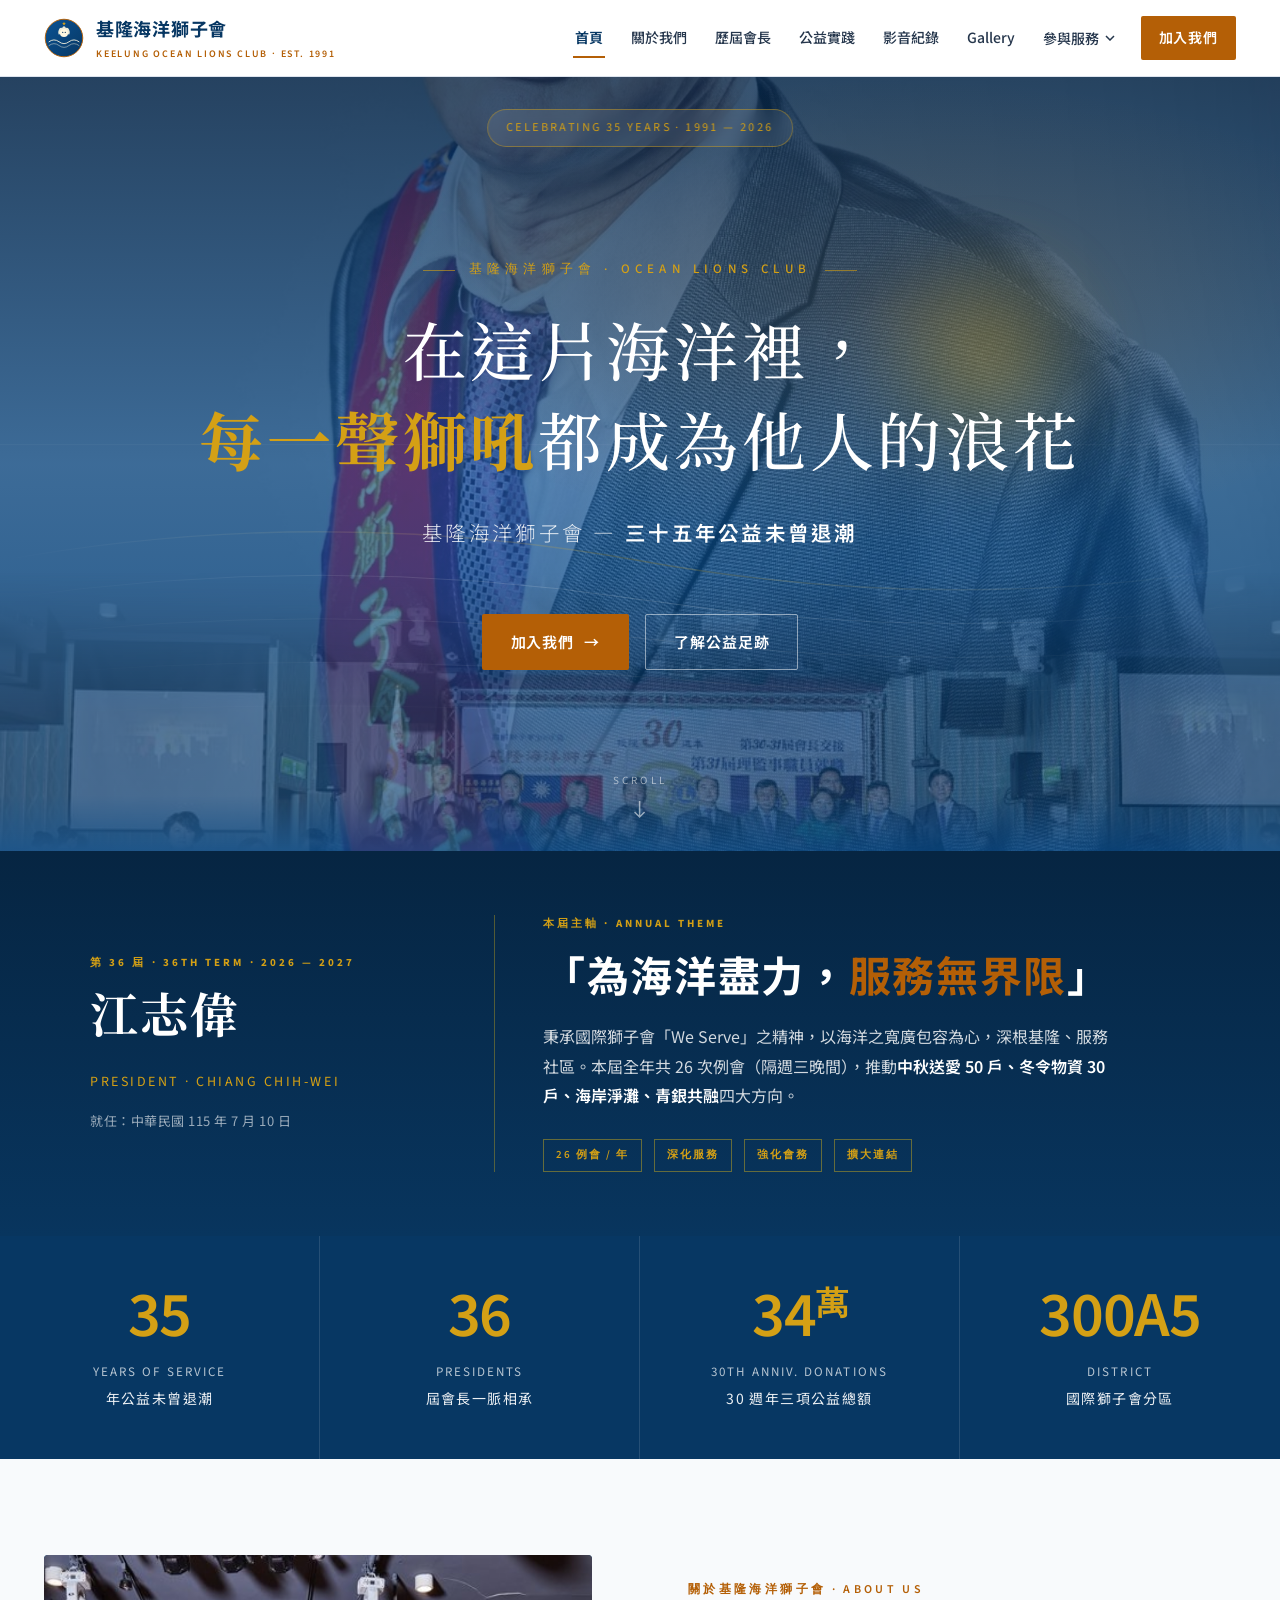
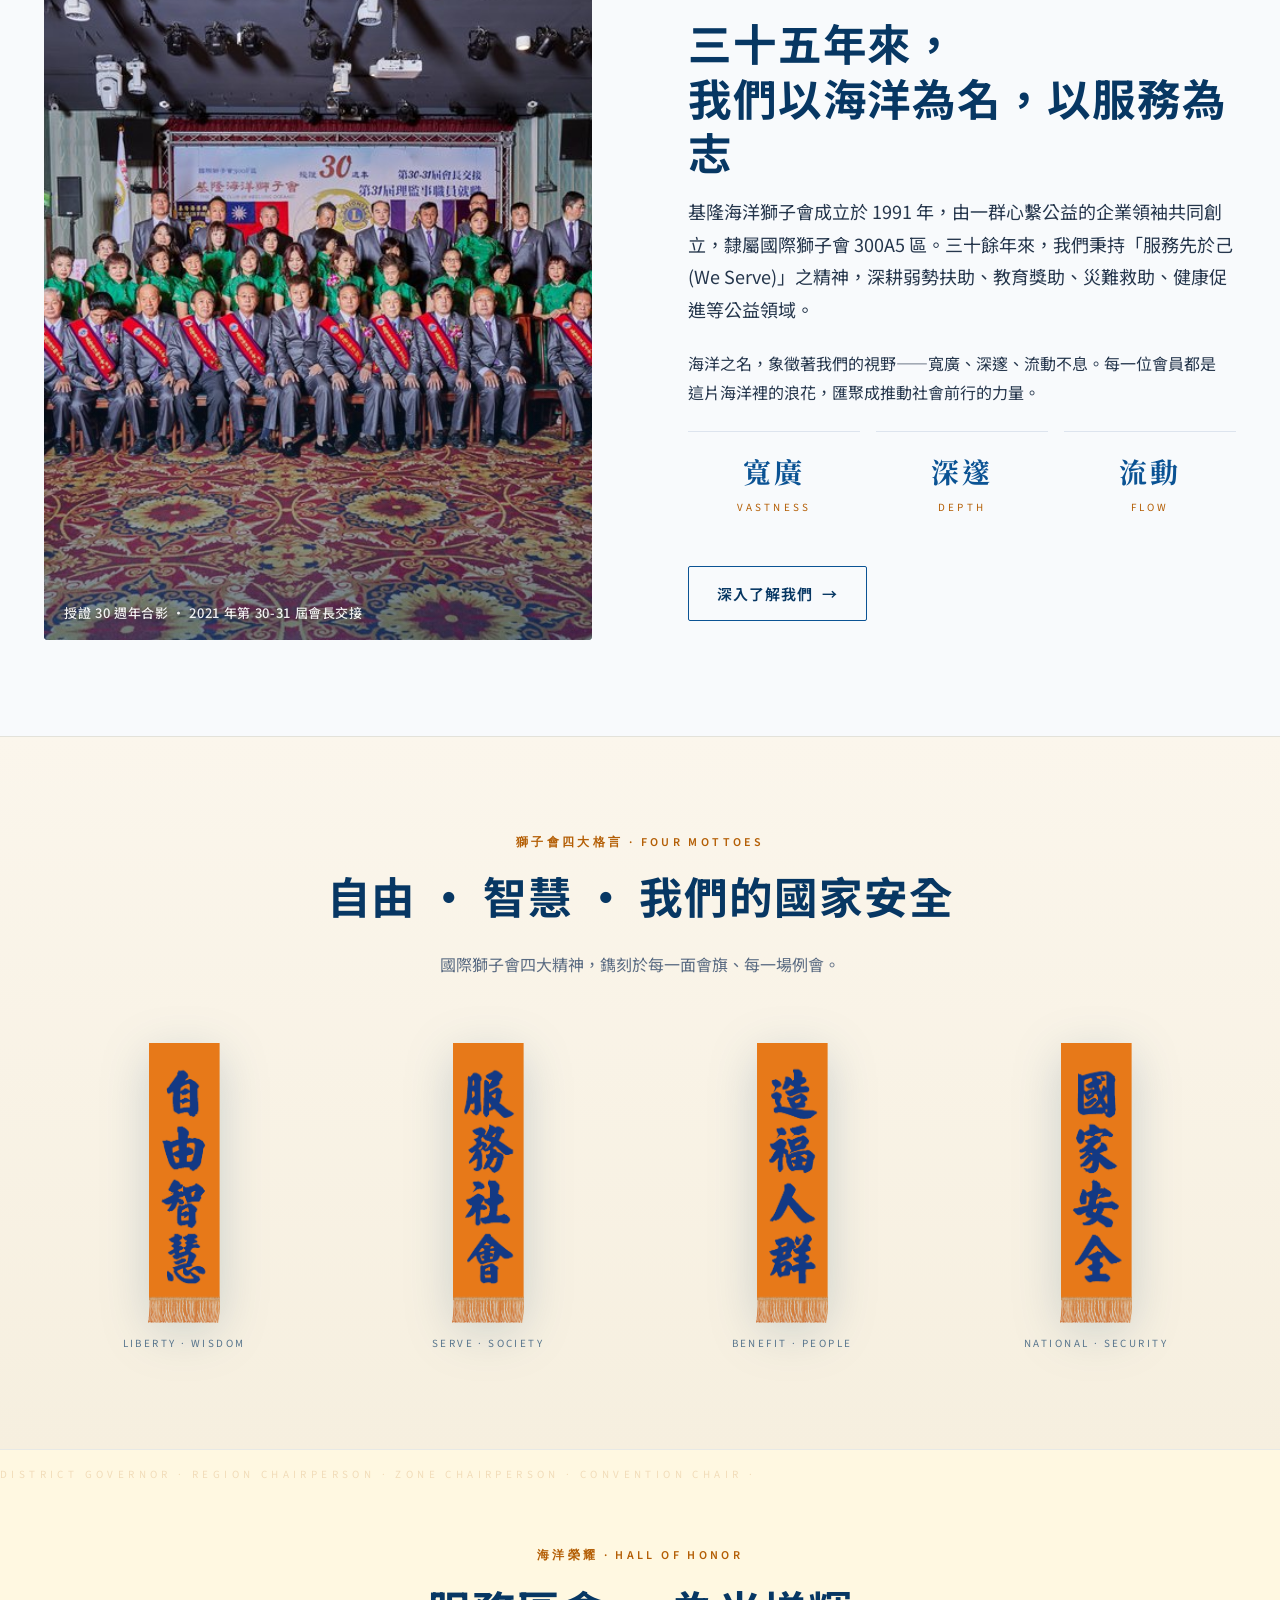
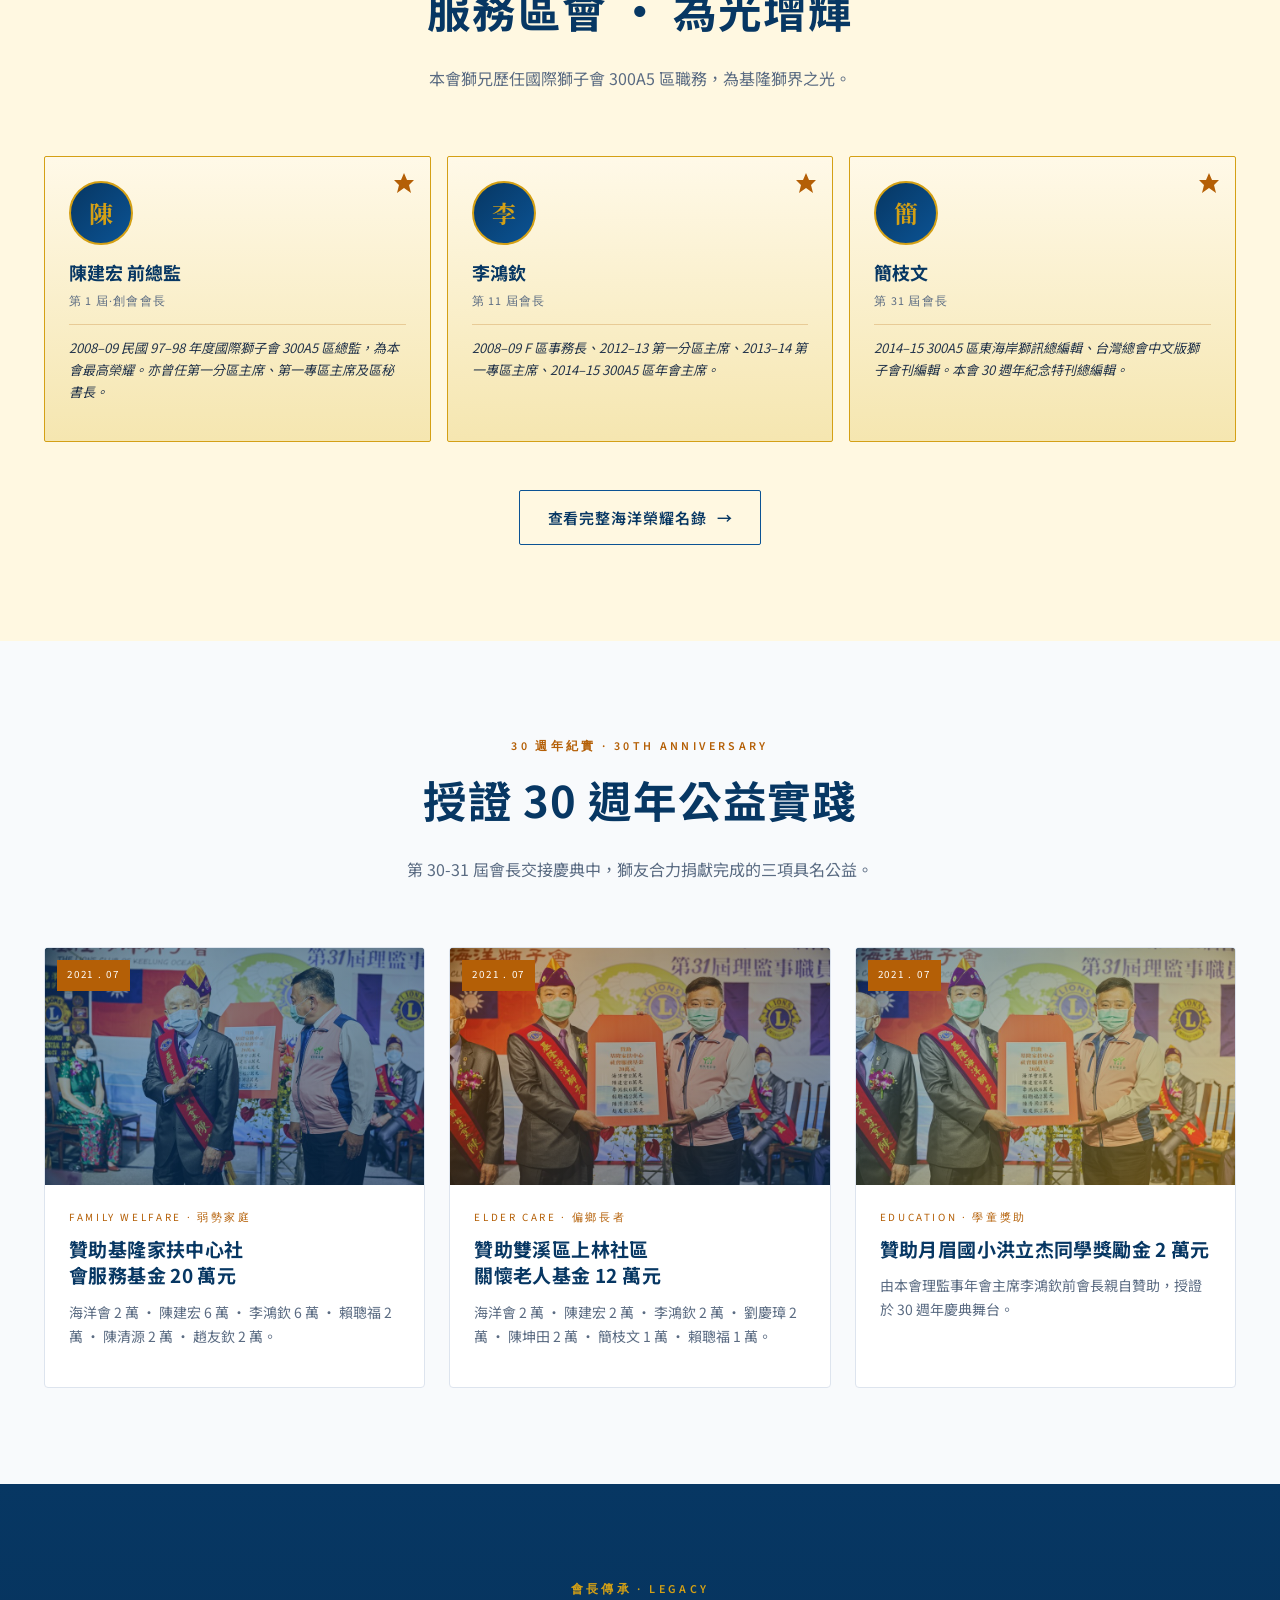
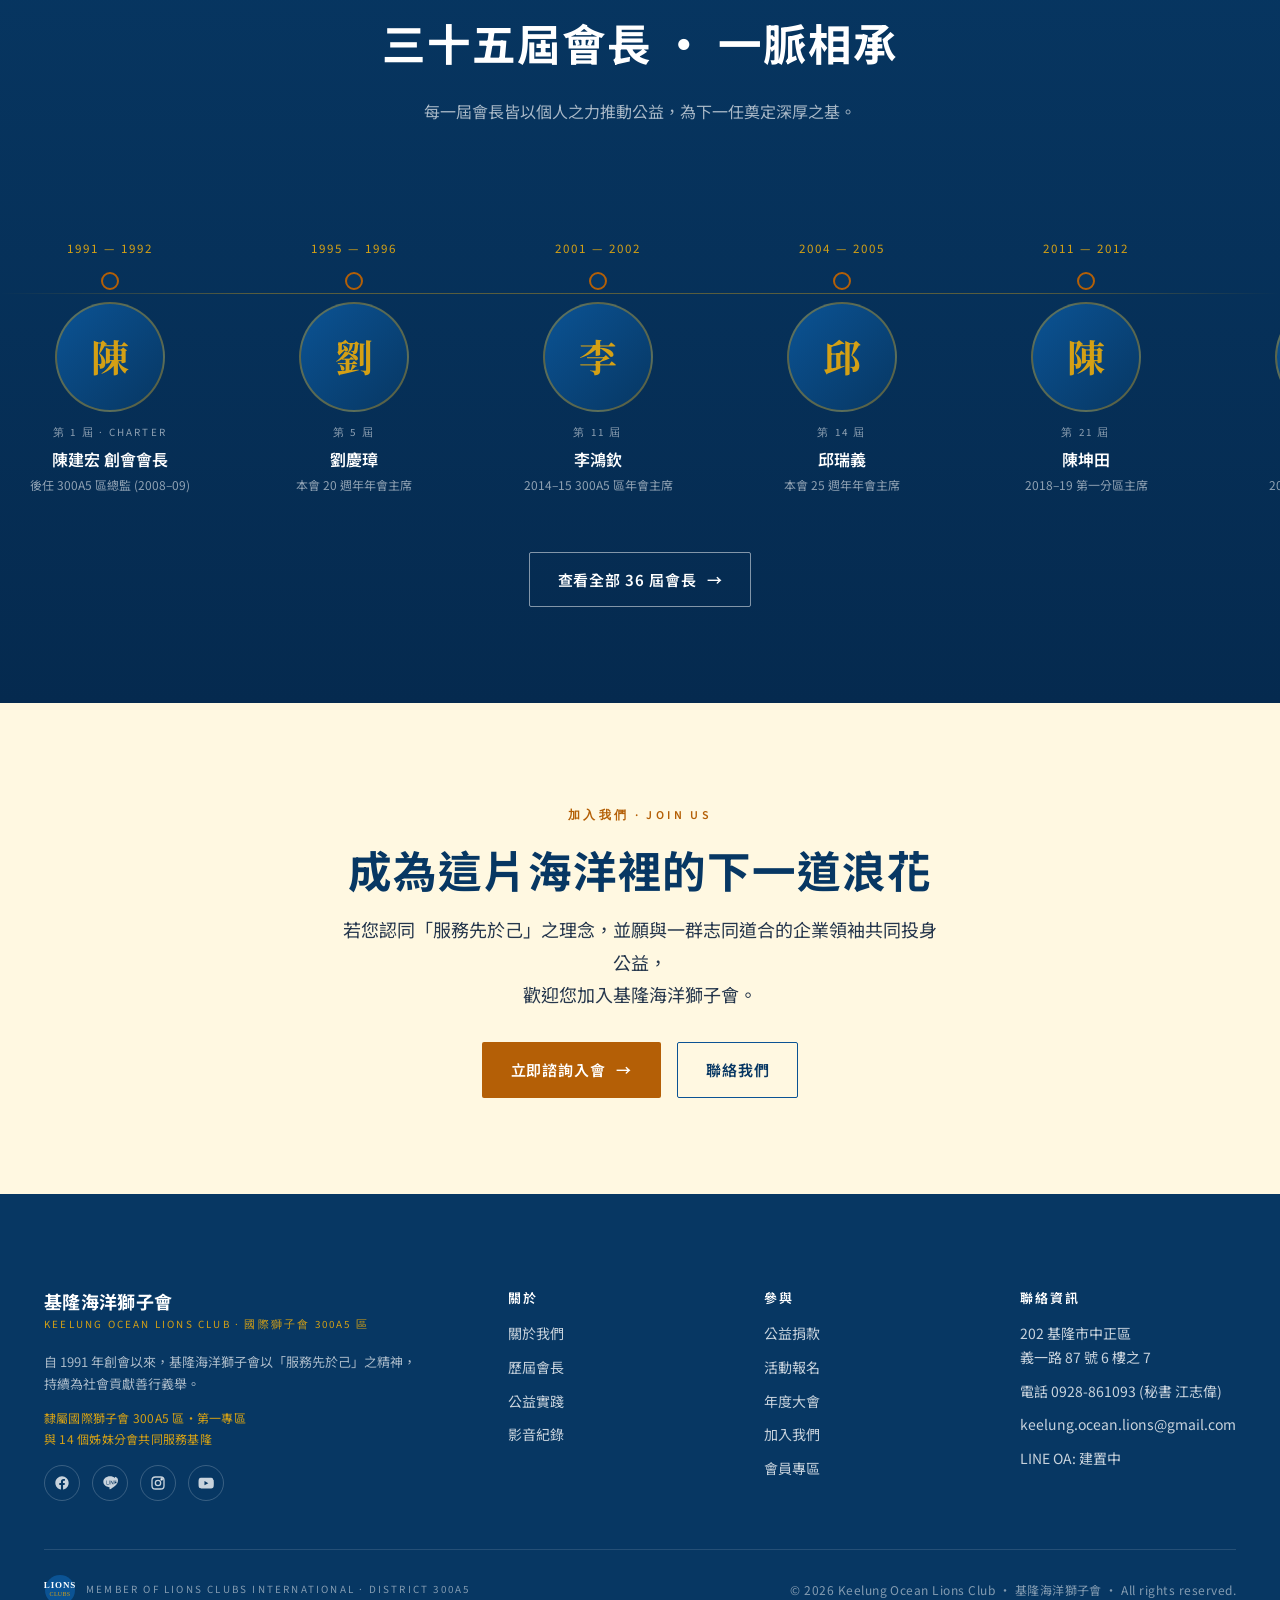
==== commit e10df4c9: "統一創會年數為三十五年，並確認正式網址 年數（會方 2026-09-20 拍板為 35 年） 原先全站混用三種寫法：三十年、三十五年、三十六年。1991 年創會至今為 35 年， 故統一為「三十五年 " ====
--- a/index.html
+++ b/index.html
@@ -1,12 +1,54 @@
 <!DOCTYPE html>
 <html lang="zh-Hant">
 <head>
-<style data-omelette-injected>html,body{background:transparent}</style><script data-omelette-injected>(()=>{var j=["https://claude.ai","https://preview.claude.ai"];var x=true;var S=30000;var f=3000;document.addEventListener("DOMContentLoaded",()=>{const H=window.Babel;const G="om-src-id";if(H&&H.registerPlugin&&!(H.availablePlugins&&H.availablePlugins[G])){H.registerPlugin(G,({types:Y})=>({visitor:{JSXOpeningElement(U,Q){const J=U.node;if(J.name&&J.name.type==="JSXMemberExpression")return;for(let V=0;V<J.attributes.length;V++){const L=J.attributes[V];if(L.type==="JSXAttribute"&&L.name&&L.name.name==="data-om-id")return}const W=Q.file&&Q.file.opts&&Q.file.opts.filename||"?";const Z=J.loc&&J.loc.start;const z=`jsx:${W}:${J.start??0}:${Z?Z.line:0}:${Z?Z.column+1:0}`;J.attributes.push(Y.jsxAttribute(Y.jsxIdentifier("data-om-id"),Y.stringLiteral(z)))}}}))}const k="om-text-extract";let A=false;if(x&&H&&H.registerPlugin&&!(H.availablePlugins&&H.availablePlugins[k])){const Y=window.React;if(Y&&Y.useSyncExternalStore&&Y.createElement){A=true;const U={};const Q=new Set;let J=0;window.__omTextO=U;window.__omTextSet=(z)=>{for(const V in z){const L=z[V];if(L==null)delete U[V];else U[V]=L}J++;Q.forEach((V)=>V())};const W=(z)=>{Q.add(z);return()=>Q.delete(z)};const Z=()=>J;window.__OmT=function z(V){Y.useSyncExternalStore(W,Z,Z);return Y.createElement("span",{"data-om-text":V.i,className:"__om-t"},V.i in U?U[V.i]:V.children)};H.registerPlugin(k,({types:z})=>{const V={style:1,script:1,noscript:1,textarea:1,title:1,option:1,text:1,tspan:1,textPath:1};const L={placeholder:1,alt:1,title:1,label:1,"aria-label":1,"aria-description":1,"aria-placeholder":1};const _=($,C)=>z.logicalExpression("??",z.memberExpression(z.logicalExpression("||",z.memberExpression(z.identifier("window"),z.identifier("__omTextO")),z.objectExpression([])),z.stringLiteral($),true),C);const E=($)=>$.file&&$.file.opts&&$.file.opts.filename||"?";const B=($)=>$.file&&$.file.code||"";const b=($,C)=>{const X=(F)=>F&&F.start!=null&&F.end!=null&&(F.type==="StringLiteral"||F.type==="TemplateLiteral"&&F.expressions.length===0)?[F.start,F.end]:null;const N=X(C);if(N)return N;if(C&&C.type==="Identifier"){const F=$.scope.getBinding(C.name);if(F&&F.constant&&F.path.node.type==="VariableDeclarator"){return X(F.path.node.init)}}return null};const M=($,C,X)=>{const N=$.node;let F=false;const w=(K,q)=>{F=true;return z.jsxElement(z.jsxOpeningElement(z.jsxIdentifier("__OmT"),[z.jsxAttribute(z.jsxIdentifier("i"),z.stringLiteral(K))],false),z.jsxClosingElement(z.jsxIdentifier("__OmT")),[q],false)};const D=N.children.map((K)=>{if(K.type==="JSXText"){if(K.start==null||K.end==null)return K;const q=X.slice(K.start,K.end);const R=q.length-q.trimStart().length;const m=q.length-q.trimEnd().length;if(R+m>=q.length)return K;return w(`txt:${C}:${K.start+R}:${K.end-m}`,K)}if(K.type==="JSXExpressionContainer"){const q=b($,K.expression);if(q)return w(`str:${C}:${q[0]}:${q[1]}`,K)}return K});if(F)N.children=D};return{visitor:{JSXOpeningElement($,C){const X=$.node;const N=E(C);const F={};for(let w=0;w<X.attributes.length;w++){const D=X.attributes[w];if(D.type!=="JSXAttribute"||!D.name)continue;const K=D.name.name;if(!L[K])continue;if(!D.value||D.value.type!=="StringLiteral")continue;if(D.value.start==null||D.value.end==null)continue;const q=`txt:${N}:${D.value.start}:${D.value.end}`;F[K]=q;D.value=z.jsxExpressionContainer(_(q,z.stringLiteral(D.value.value)))}if(Object.keys(F).length){X.attributes.push(z.jsxAttribute(z.jsxIdentifier("data-om-text-attrs"),z.stringLiteral(JSON.stringify(F))))}},JSXElement($,C){const X=$.node.openingElement;const N=X&&X.name&&X.name.name;if(N==="__OmT")return;if(typeof N==="string"&&V[N])return;M($,E(C),B(C))},JSXFragment($,C){M($,E(C),B(C))}}}})}}const u=A?["transform-react-jsx-source",G,k]:["transform-react-jsx-source",G];document.querySelectorAll('script[type="text/babel"],script[type="text/jsx"]').forEach((Y,U)=>{const Q=Y.getAttribute("data-plugins")||"";const J=u.filter((W)=>Q.indexOf(W)<0);if(J.length){Y.setAttribute("data-plugins",Q?`${Q},${J.join(",")}`:J.join(","))}if(!Y.hasAttribute("data-filename")){Y.setAttribute("data-filename",Y.getAttribute("src")||`inline-${U}`)}})});var y=window.parent;if(y&&y!==window){const H=(Q,J)=>{try{y.postMessage({__omelette_log:true,type:Q,data:J},"*")}catch{}};["log","warn","error"].forEach((Q)=>{const J=console[Q];console[Q]=(...W)=>{const Z=W.map((z)=>{try{return typeof z==="object"?JSON.stringify(z):String(z)}catch{try{return String(z)}catch{return"[unstringifiable]"}}}).join(" ");H(Q,Z);J.apply(console,W)}});window.addEventListener("error",(Q)=>{const J=Q.target;if(J&&J!==window&&J.tagName){const W=J.src||J.href||"";H("resource_error",`${J.tagName} failed to load: ${W}`)}else{H("error",`${Q.message||"Unknown error"} at ${Q.filename||"?"}:${Q.lineno||0}:${Q.colno||0}`)}},true);window.addEventListener("unhandledrejection",(Q)=>{const J=Q.reason;const W=J instanceof Error?`${J.message} ${J.stack}`:String(J);H("error",`Unhandled rejection: ${W}`)});const G=()=>{try{y.postMessage({type:"omelette:height",height:document.documentElement.scrollHeight},"*")}catch{}};if(document.readyState==="complete")G();else window.addEventListener("load",G);if(window.ResizeObserver)new ResizeObserver(G).observe(document.documentElement);const k={};let A=0;window.claude={complete(Q){return new Promise((J,W)=>{if(!j.length){W(new Error("claude.complete: no parent origin"));return}const Z=`c${++A}`;const z=()=>setTimeout(()=>{delete k[Z];W(new Error(`claude.complete: no data for ${S/1000}s`))},S);const V=z();k[Z]={resolve:J,reject:W,text:"",t:V,arm:z};try{for(const L of j){y.postMessage({__om_api:true,id:Z,body:Q},L)}}catch(L){clearTimeout(V);delete k[Z];W(L)}})}};const u={};let Y=0;window.omelette={writeFile:(Q,J)=>new Promise((W,Z)=>{if(!j.length){W();return}const z=`f${++Y}`;const V=setTimeout(()=>{delete u[z];W()},f);u[z]={resolve:W,reject:Z,t:V};try{for(const L of j){y.postMessage({__om_file:true,id:z,op:"write",path:Q,content:J},L)}}catch{clearTimeout(V);delete u[z];W()}})};const U=(Q)=>{try{return JSON.stringify(Q)}catch{return JSON.stringify(String(Q))}};window.addEventListener("message",(Q)=>{if(j.indexOf(Q.origin)<0)return;if(Q.source!==y)return;const J=Q.data;if(!J)return;if(J.type==="omelette-preview-refresh"){if(typeof J.token!=="string"||!/^[0-9a-f.-]+$/.test(J.token))return;const z=Math.max(1,Math.floor((J.expiresAt||0)-Date.now()/1000));document.cookie="__Host-omelette-preview="+J.token+"; Path=/; Secure; SameSite=None; Partitioned; Max-Age="+z;return}if(J.__om_file_r){const z=u[J.id];if(!z)return;clearTimeout(z.t);delete u[J.id];if(J.ok)z.resolve();else z.reject(new Error(J.error||"write failed"));return}if(J.__om_api_r){const z=k[J.id];if(!z)return;if(J.error!=null){clearTimeout(z.t);delete k[J.id];z.reject(new Error(J.error));return}if(J.chunk!=null){clearTimeout(z.t);z.t=z.arm();z.text+=J.chunk;return}if(J.done){clearTimeout(z.t);delete k[J.id];z.resolve(J.text!=null?J.text:z.text);return}return}if(!J.__om_eval)return;const W=J;const Z=(z)=>{Q.source.postMessage({...z,__om_eval_r:1,id:W.id},Q.origin)};try{const z=(0,eval)(W.code);if(z&&typeof z.then==="function"){z.then((V)=>Z({ok:1,v:U(V)}),(V)=>Z({ok:0,e:String(V)}))}else{Z({ok:1,v:U(z)})}}catch(z){Z({ok:0,e:String(z)})}})}})();
-</script>
-
 <meta charset="UTF-8">
 <meta name="viewport" content="width=device-width, initial-scale=1.0">
-<title>基隆海洋獅子會 Keelung Ocean Lions Club · 三十年公益未曾退潮</title>
+<title>基隆海洋獅子會 Keelung Ocean Lions Club · 三十五年公益未曾退潮</title>
+<meta name="description" content="基隆海洋獅子會官方網站 — 自 1991 年創會，國際獅子會 300A5 區成員，長期投入弱勢關懷、教育助學與海洋保育。認識我們的公益實踐、歷屆會長與入會方式。">
+<link rel="canonical" href="https://keelung-ocean-lions.netlify.app/">
+<meta property="og:type" content="website">
+<meta property="og:site_name" content="基隆海洋獅子會">
+<meta property="og:locale" content="zh_TW">
+<meta property="og:title" content="基隆海洋獅子會 Keelung Ocean Lions Club · 三十五年公益未曾退潮">
+<meta property="og:description" content="基隆海洋獅子會官方網站 — 自 1991 年創會，國際獅子會 300A5 區成員，長期投入弱勢關懷、教育助學與海洋保育。認識我們的公益實踐、歷屆會長與入會方式。">
+<meta property="og:url" content="https://keelung-ocean-lions.netlify.app/">
+<meta property="og:image" content="https://keelung-ocean-lions.netlify.app/assets/photos/keelung-ocean.jpg">
+<meta name="twitter:card" content="summary_large_image">
+<meta name="twitter:title" content="基隆海洋獅子會 Keelung Ocean Lions Club · 三十五年公益未曾退潮">
+<meta name="twitter:description" content="基隆海洋獅子會官方網站 — 自 1991 年創會，國際獅子會 300A5 區成員，長期投入弱勢關懷、教育助學與海洋保育。認識我們的公益實踐、歷屆會長與入會方式。">
+<meta name="twitter:image" content="https://keelung-ocean-lions.netlify.app/assets/photos/keelung-ocean.jpg">
+<script type="application/ld+json">
+{
+  "@context": "https://schema.org",
+  "@type": "NGO",
+  "name": "基隆海洋獅子會",
+  "alternateName": "Keelung Ocean Lions Club",
+  "url": "https://keelung-ocean-lions.netlify.app/",
+  "logo": "https://keelung-ocean-lions.netlify.app/assets/lions/lions-logo.png",
+  "image": "https://keelung-ocean-lions.netlify.app/assets/photos/keelung-ocean.jpg",
+  "description": "基隆海洋獅子會自 1991 年創會，長期投入弱勢關懷、教育助學與海洋保育，以「為海洋盡力，服務無界限」深耕基隆在地公益。",
+  "foundingDate": "1991",
+  "email": "keelung.ocean.lions@gmail.com",
+  "address": {
+    "@type": "PostalAddress",
+    "streetAddress": "義一路 87 號 6 樓之 7",
+    "addressLocality": "中正區",
+    "addressRegion": "基隆市",
+    "postalCode": "202",
+    "addressCountry": "TW"
+  },
+  "telephone": "+886-928-861093",
+  "areaServed": {
+    "@type": "City",
+    "name": "基隆市"
+  },
+  "memberOf": {
+    "@type": "Organization",
+    "name": "Lions Clubs International District 300A5",
+    "url": "https://www.lionsclubs.org/"
+  }
+}
+</script>
 <link rel="preconnect" href="https://fonts.googleapis.com">
 <link rel="preconnect" href="https://fonts.gstatic.com" crossorigin>
 <link href="https://fonts.googleapis.com/css2?family=Noto+Sans+TC:wght@300;400;500;600;700;900&family=Noto+Serif+TC:wght@500;700&family=Source+Sans+3:wght@300;400;500;600;700&display=swap" rel="stylesheet">
@@ -557,7 +599,7 @@
     </svg>
   </div>
 
-  <div class="hero__chip">CELEBRATING 36 YEARS · 1991 — 2027</div>
+  <div class="hero__chip">CELEBRATING 35 YEARS · 1991 — 2026</div>
 
   <!-- hero supporting photo strip -->
   <div class="hero__photo-strip" aria-hidden="true">
@@ -571,7 +613,7 @@
       <span class="accent">每一聲獅吼</span>都成為他人的浪花
     </h1>
     <div class="hero__sub">
-      基隆海洋獅子會 — <strong>三十六年公益未曾退潮</strong>
+      基隆海洋獅子會 — <strong>三十五年公益未曾退潮</strong>
     </div>
     <div class="hero__ctas">
       <a href="join.html" class="btn btn--gold">加入我們 <span class="arrow">→</span></a>
